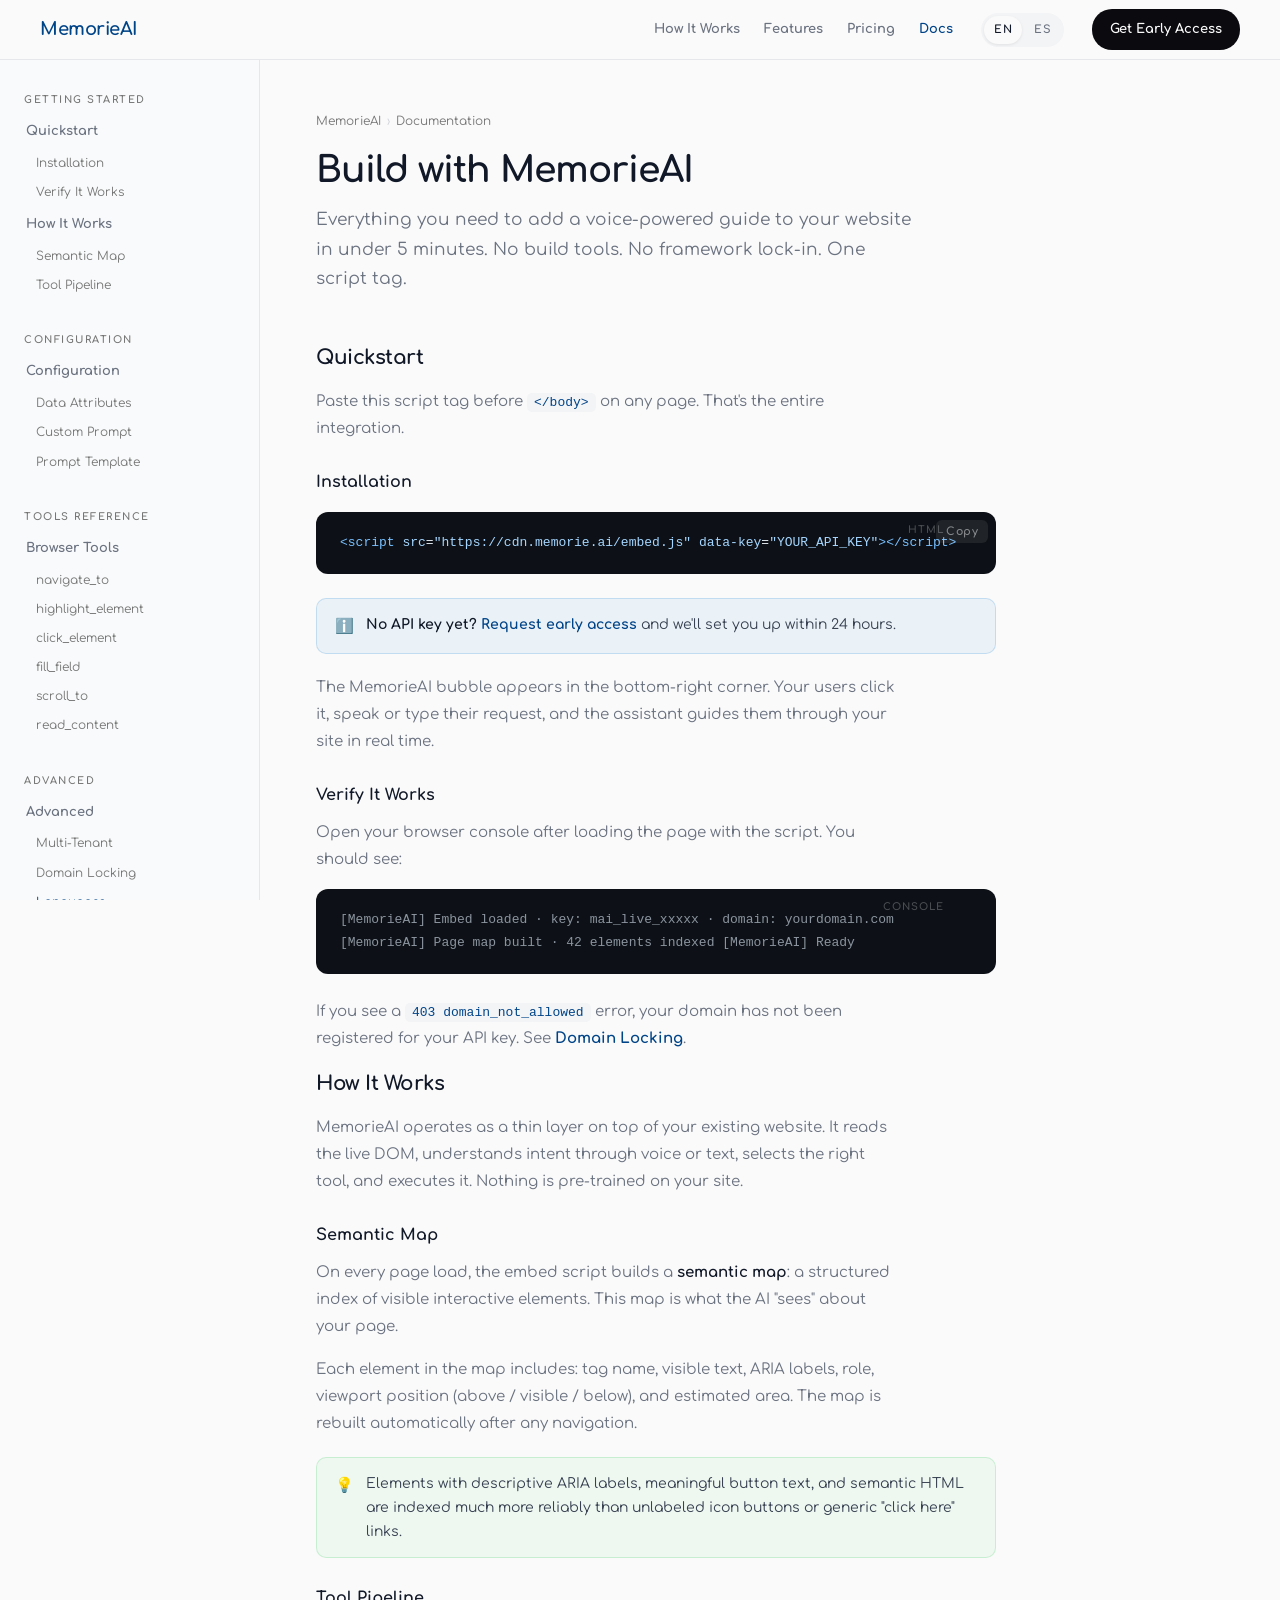
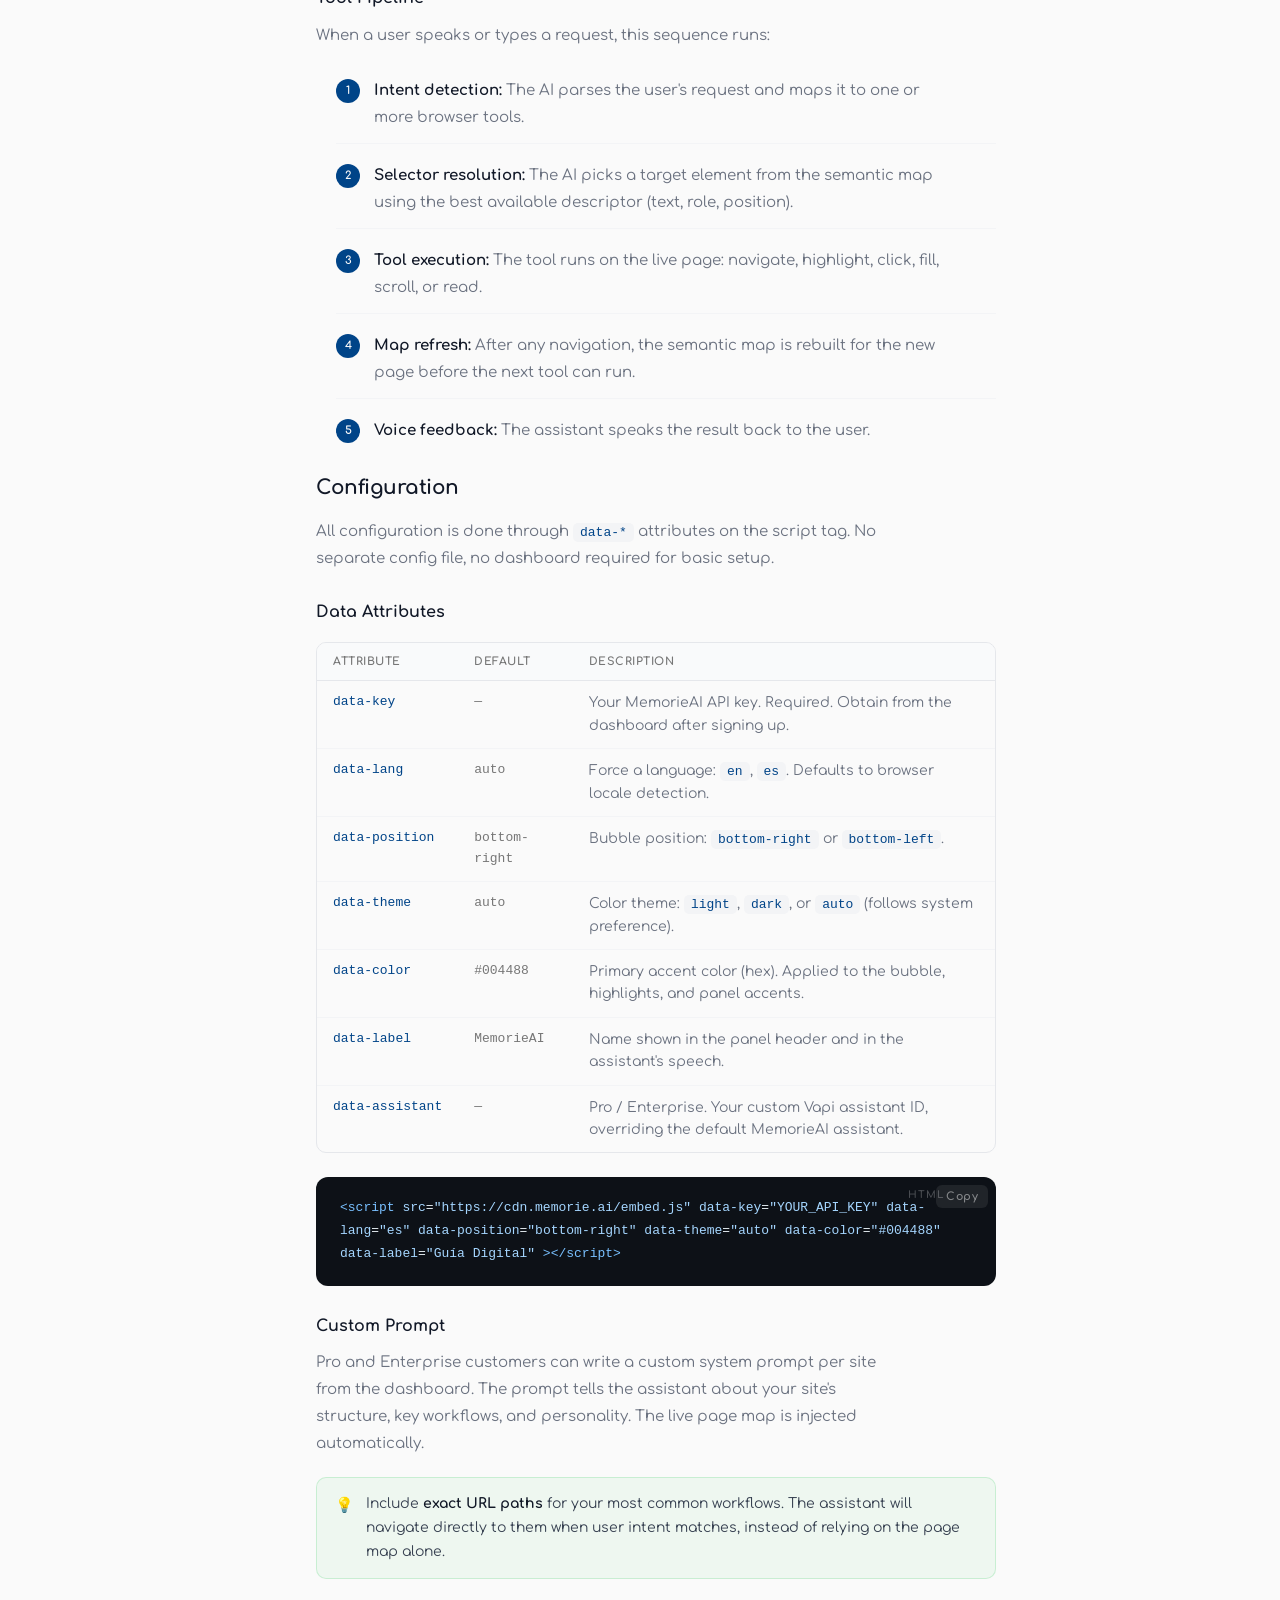
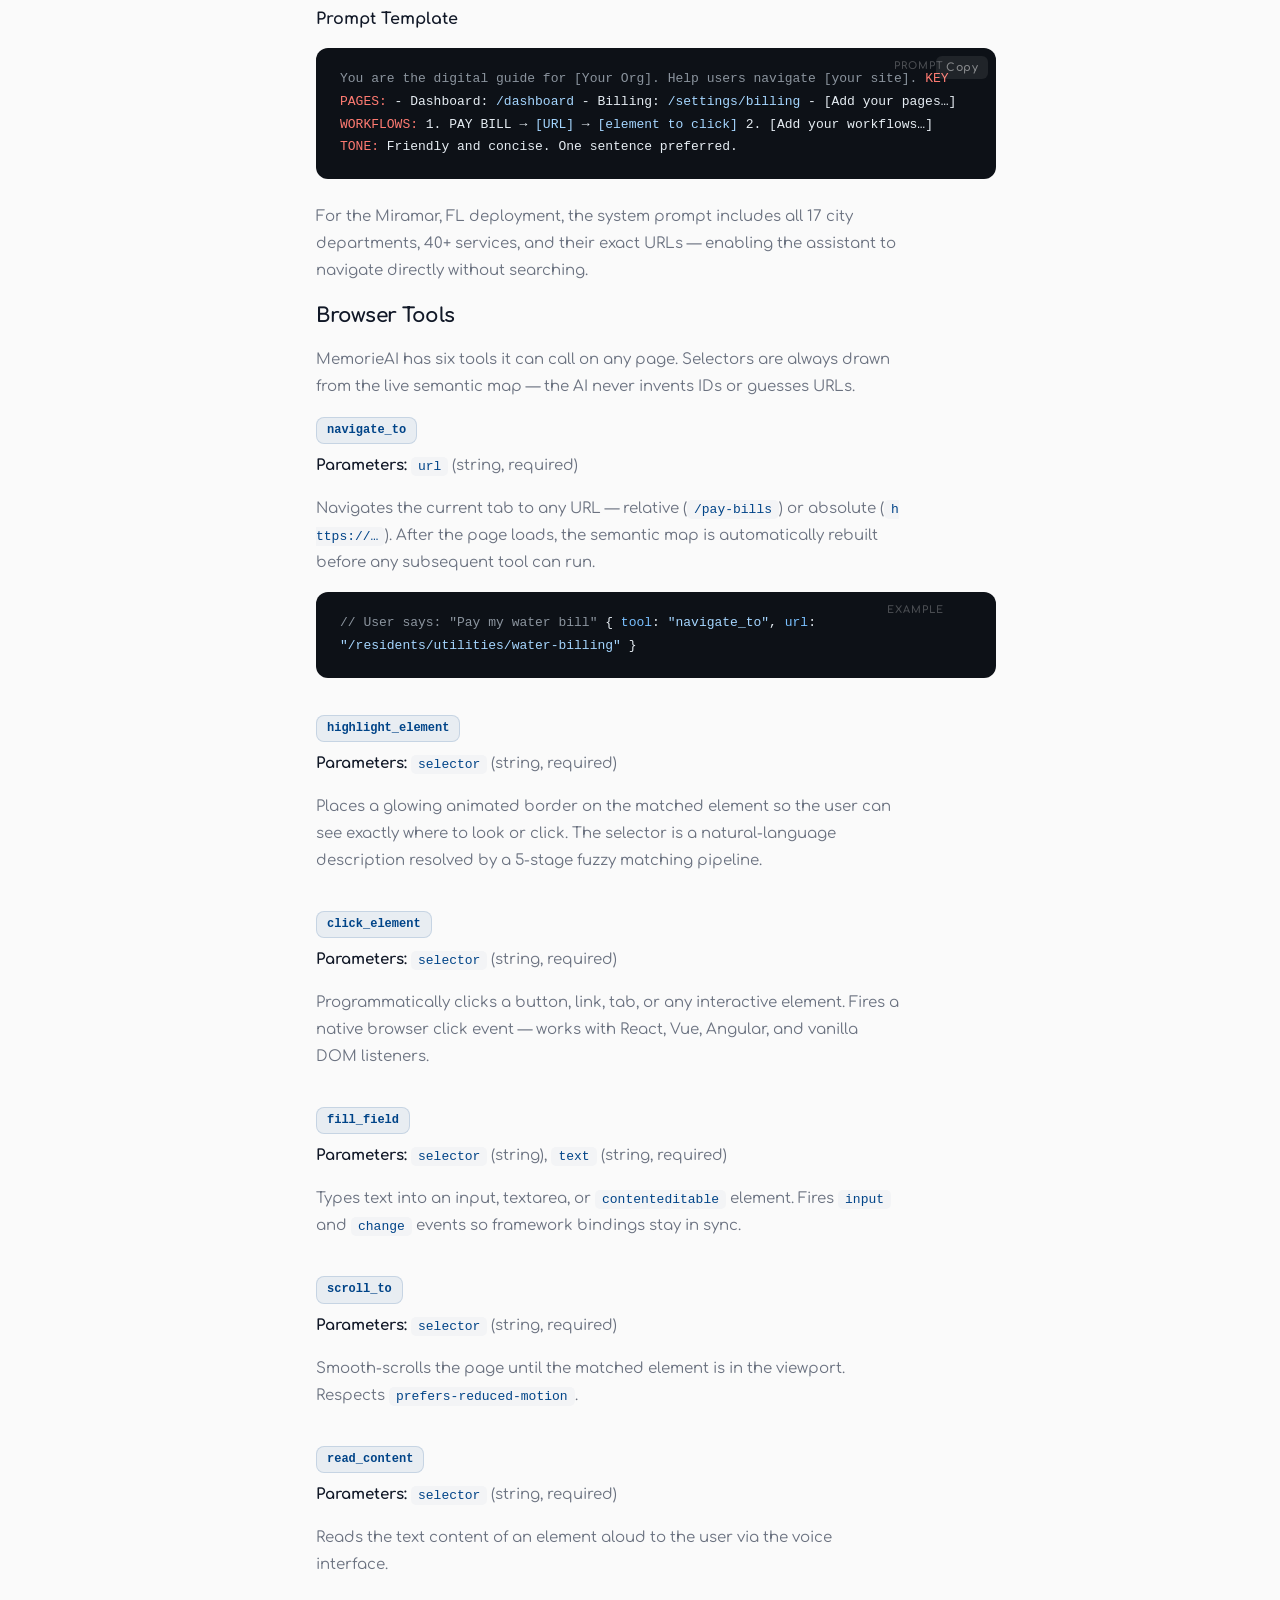
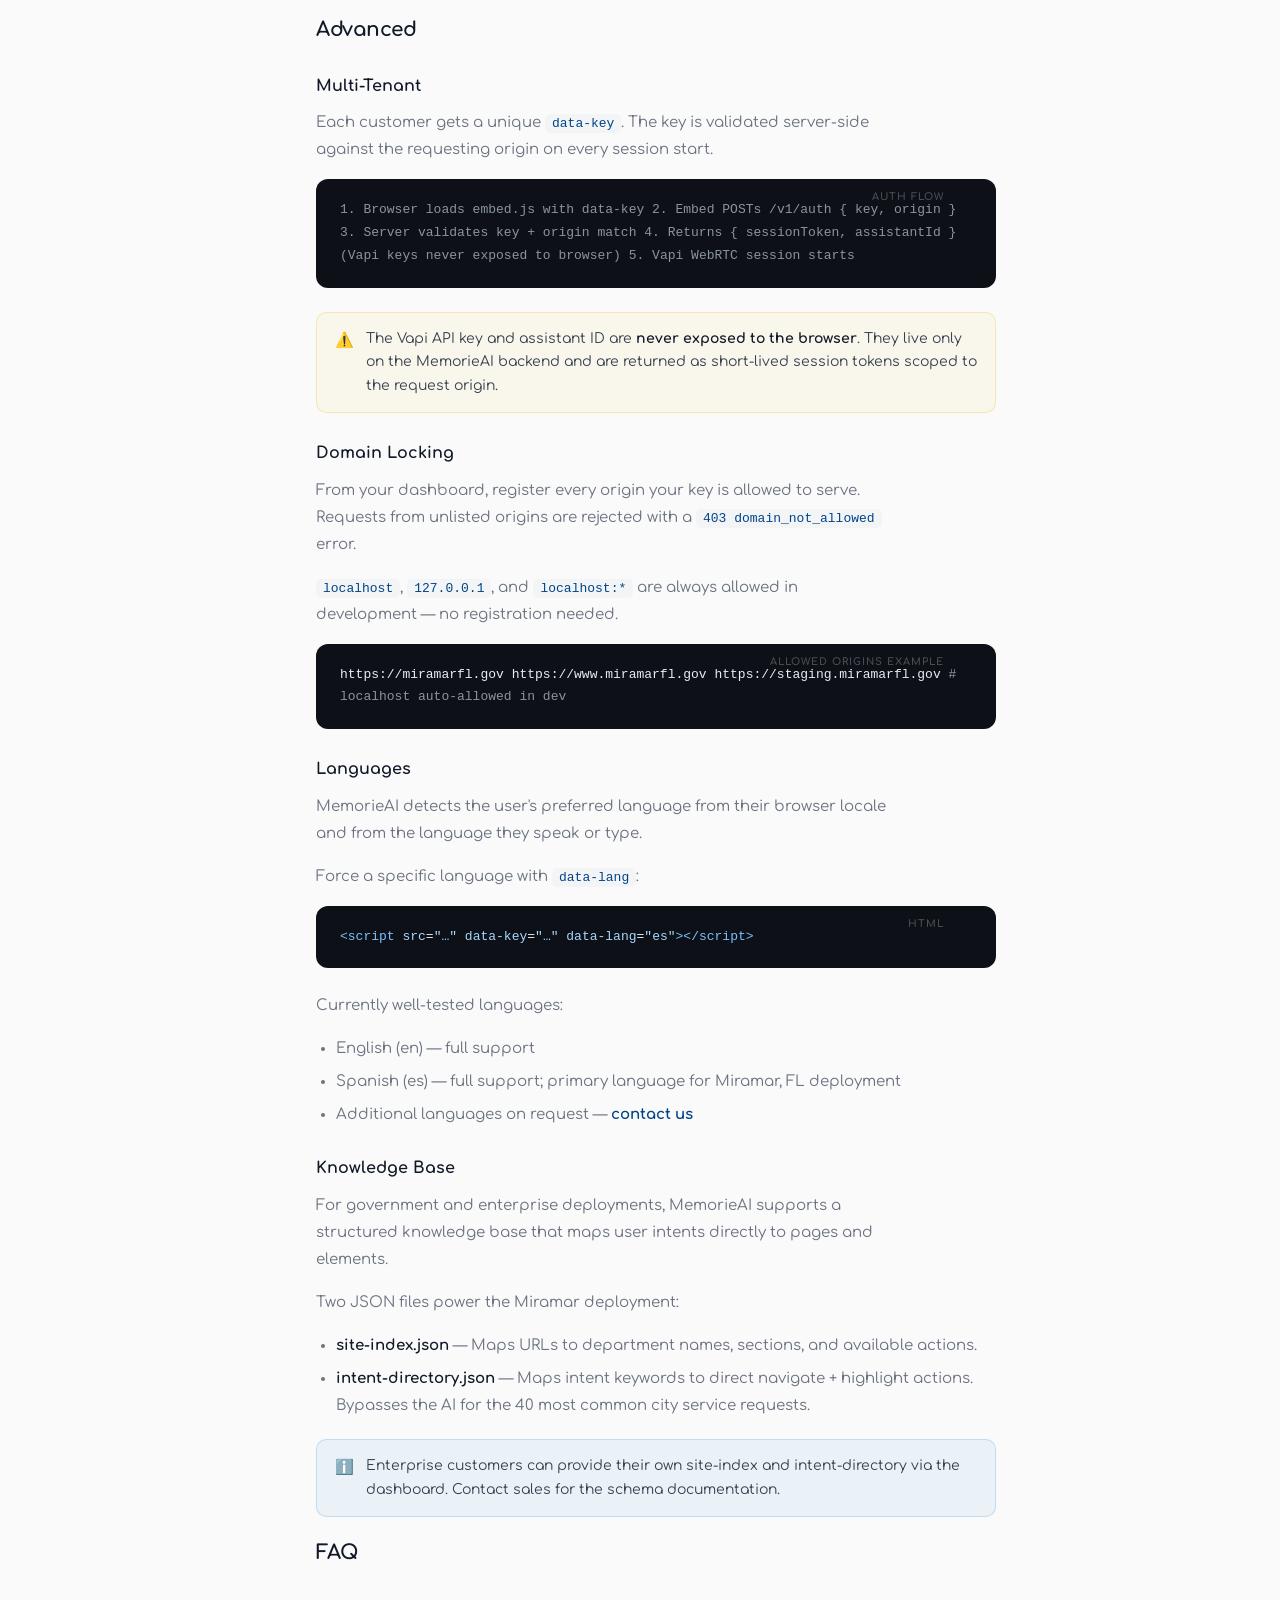
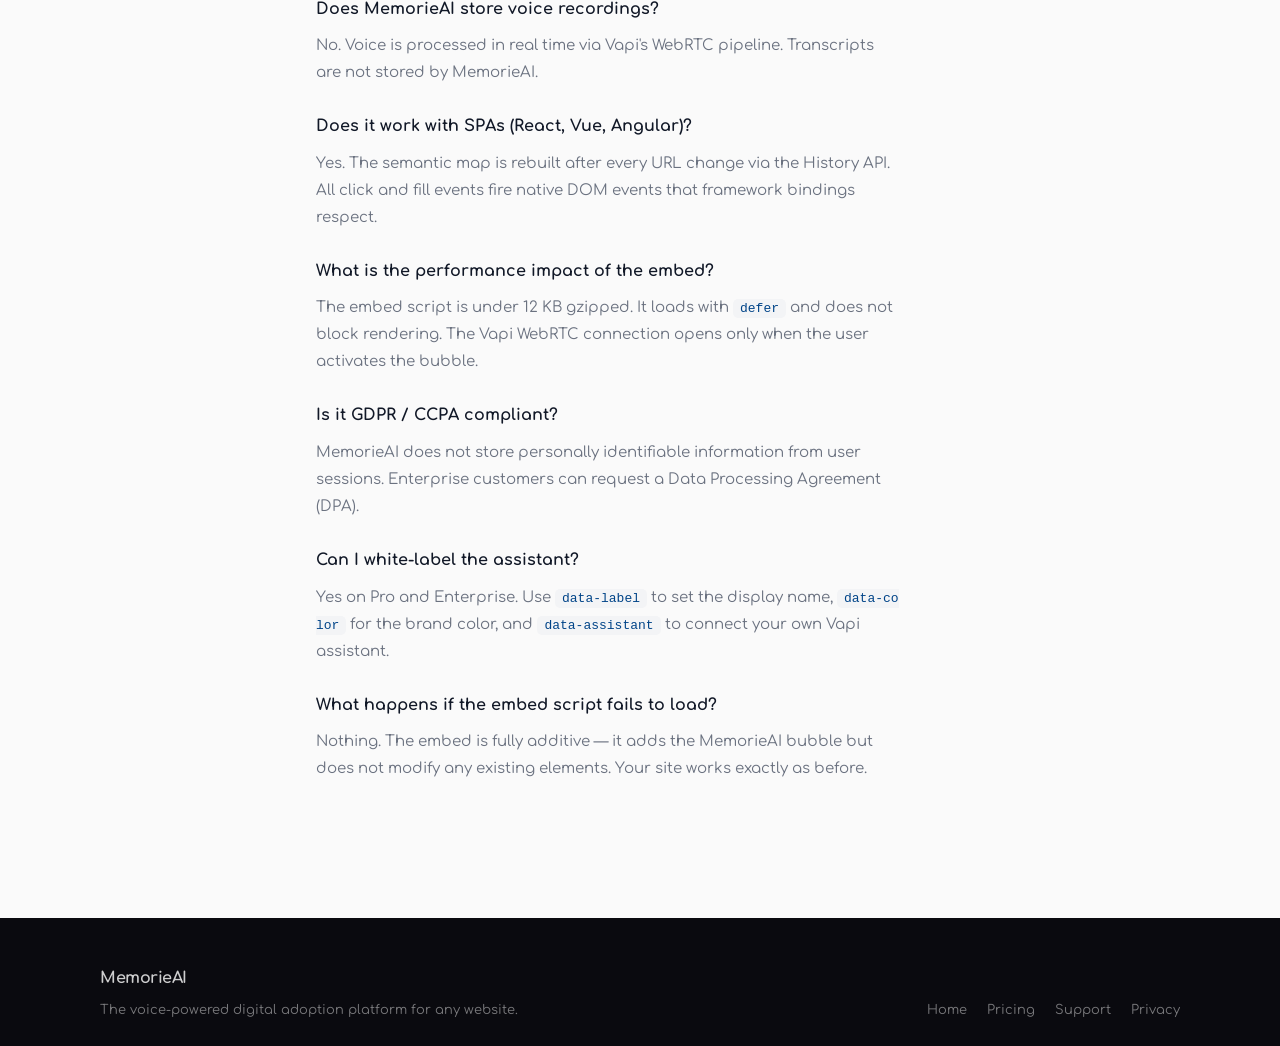
==== docs.html @ 9f7d2521 "FEAT: New landing page and docs — EN/ES i18n, WCAG AA, 20/20 audit - landing-v2.html: full bilingual" ====
<!DOCTYPE html>
<html lang="en">
<head>
  <meta charset="UTF-8">
  <meta name="viewport" content="width=device-width, initial-scale=1.0">
  <title>Docs — MemorieAI</title>
  <meta name="description" content="MemorieAI developer documentation: quickstart, configuration, browser tools reference, multi-tenant architecture, and more.">
  <link rel="preconnect" href="https://fonts.googleapis.com">
  <link rel="preconnect" href="https://fonts.gstatic.com" crossorigin>
  <link href="https://fonts.googleapis.com/css2?family=Comfortaa:wght@400;700&display=swap" rel="stylesheet">
  <style>
    *, *::before, *::after { box-sizing: border-box; margin: 0; padding: 0; }

    :root {
      --black: #0a0a0f;
      --white: #fafafa;
      --blue-dark: #004488;
      --blue: #0077cc;
      --gray-50: #f9fafb;
      --gray-100: #f3f4f6;
      --gray-200: #e5e7eb;
      --gray-300: #d1d5db;
      --gray-400: #767676;
      --gray-500: #6b7280;
      --gray-700: #374151;
      --gray-900: #111827;
      --sidebar-w: 260px;
      --nav-h: 60px;
      --ease-out-quart: cubic-bezier(0.25, 1, 0.5, 1);
    }

    html { font-size: 16px; scroll-behavior: smooth; }
    body {
      font-family: 'Comfortaa', -apple-system, BlinkMacSystemFont, sans-serif;
      background: var(--white); color: var(--gray-900);
      line-height: 1.6; overflow-x: hidden;
    }

    /* ── Nav ──────────────────────────────────────────────────────────── */
    nav {
      position: sticky; top: 0; z-index: 200;
      background: rgba(250,250,250,.92); backdrop-filter: saturate(180%) blur(20px);
      border-bottom: 1px solid var(--gray-200);
      padding: 0 40px; height: var(--nav-h);
      display: flex; align-items: center; gap: 28px;
    }
    .nav-logo {
      font-size: 18px; font-weight: 700; letter-spacing: -.5px;
      color: var(--blue-dark); white-space: nowrap; text-decoration: none;
    }
    .nav-links { display: flex; gap: 24px; margin-left: auto; }
    .nav-links a {
      font-size: 13px; font-weight: 700; color: var(--gray-500);
      text-decoration: none; transition: color .15s;
      min-height: 44px; display: inline-flex; align-items: center;
    }
    .nav-links a:hover, .nav-links a.active { color: var(--gray-900); }
    .nav-links a.active { color: var(--blue-dark); }
    .nav-cta {
      padding: 10px 18px; border-radius: 20px;
      background: var(--black); color: var(--white);
      font-size: 13px; font-weight: 700; text-decoration: none;
      transition: background .15s, transform .1s; white-space: nowrap;
    }
    .nav-cta:hover { background: #222; transform: translateY(-1px); }

    /* Lang toggle */
    .lang-toggle {
      display: flex; background: var(--gray-100); border-radius: 20px;
      padding: 3px; gap: 2px; flex-shrink: 0;
    }
    .lang-btn {
      background: none; border: none; cursor: pointer;
      padding: 4px 10px; font-size: 11px; font-weight: 700; letter-spacing: .5px;
      color: var(--gray-500); border-radius: 16px; font-family: inherit;
      min-height: 28px; min-width: 32px; transition: background .15s, color .15s;
    }
    .lang-btn.active { background: var(--white); color: var(--gray-900); box-shadow: 0 1px 3px rgba(0,0,0,.08); }
    .lang-btn:hover:not(.active) { color: var(--gray-700); }

    /* ── Layout ───────────────────────────────────────────────────────── */
    .docs-layout {
      display: grid;
      grid-template-columns: var(--sidebar-w) 1fr;
      min-height: calc(100vh - var(--nav-h));
    }

    /* ── Sidebar ──────────────────────────────────────────────────────── */
    .docs-sidebar {
      border-right: 1px solid var(--gray-200);
      position: sticky; top: var(--nav-h);
      height: calc(100vh - var(--nav-h)); overflow-y: auto;
      padding: 32px 0 48px; background: var(--gray-50);
    }
    .docs-sidebar::-webkit-scrollbar { width: 4px; }
    .docs-sidebar::-webkit-scrollbar-thumb { background: var(--gray-200); border-radius: 4px; }
    .sidebar-group { margin-bottom: 32px; }
    .sidebar-group-title {
      font-size: 10px; font-weight: 700; letter-spacing: 1.5px; text-transform: uppercase;
      color: var(--gray-400); padding: 0 24px; margin-bottom: 6px;
    }
    .sidebar-link {
      display: block; font-size: 13px; font-weight: 700; color: var(--gray-500);
      text-decoration: none; padding: 7px 24px; transition: color .12s, background .12s;
      border-left: 2px solid transparent; overflow: hidden; text-overflow: ellipsis; white-space: nowrap;
    }
    .sidebar-link:hover { color: var(--gray-900); background: var(--gray-100); }
    .sidebar-link.active { color: var(--blue-dark); border-left-color: var(--blue-dark); background: rgba(0,68,136,.05); }
    .sidebar-sub {
      display: block; font-size: 12px; font-weight: 400; color: var(--gray-400);
      text-decoration: none; padding: 5px 24px 5px 36px; transition: color .12s;
      white-space: nowrap; overflow: hidden; text-overflow: ellipsis;
    }
    .sidebar-sub:hover { color: var(--gray-700); }
    .sidebar-sub.active { color: var(--blue-dark); }

    /* ── Content ──────────────────────────────────────────────────────── */
    .docs-content {
      padding: 52px 64px 120px 56px;
      max-width: 800px;
    }
    .docs-content h1 {
      font-size: clamp(1.75rem, 3vw, 2.25rem); font-weight: 700;
      letter-spacing: -0.0625rem; line-height: 1.1; color: var(--gray-900);
      margin-bottom: 14px;
    }
    .docs-content .page-lead {
      font-size: 1.0625rem; color: var(--gray-500); line-height: 1.75;
      max-width: 60ch; margin-bottom: 48px;
    }
    .docs-content h2 {
      font-size: 1.25rem; font-weight: 700; letter-spacing: -0.03rem;
      color: var(--gray-900); margin: 56px 0 14px;
      padding-top: 56px; border-top: 1px solid var(--gray-200);
      scroll-margin-top: calc(var(--nav-h) + 24px);
    }
    .docs-content h2:first-of-type { margin-top: 0; border-top: none; padding-top: 0; }
    .docs-content h3 {
      font-size: 1rem; font-weight: 700; color: var(--gray-900);
      margin: 28px 0 10px; scroll-margin-top: calc(var(--nav-h) + 24px);
    }
    .docs-content p {
      font-size: 0.9375rem; color: var(--gray-500); line-height: 1.8;
      margin-bottom: 16px; max-width: 65ch; overflow-wrap: break-word;
    }
    .docs-content ul, .docs-content ol {
      padding-left: 20px; margin-bottom: 16px;
    }
    .docs-content li {
      font-size: 0.9375rem; color: var(--gray-500); line-height: 1.8;
      margin-bottom: 6px; overflow-wrap: break-word;
    }
    .docs-content a { color: var(--blue-dark); text-decoration: none; font-weight: 700; }
    .docs-content a:hover { text-decoration: underline; }
    .docs-content strong { color: var(--gray-900); }

    /* Inline code */
    code {
      background: var(--gray-100); padding: 2px 7px; border-radius: 5px;
      font-size: 0.8125rem; font-family: 'SF Mono', 'Fira Code', 'Consolas', monospace;
      color: var(--blue-dark); word-break: break-all;
    }

    /* Code blocks */
    .code-wrap { position: relative; margin: 16px 0 24px; }
    .code-block {
      background: #0d1117; border-radius: 12px; padding: 20px 24px;
      font-family: 'SF Mono', 'Fira Code', 'Consolas', monospace;
      font-size: 13px; line-height: 1.75; color: #e6edf3;
      overflow-x: auto; -webkit-overflow-scrolling: touch;
    }
    .code-block .comment { color: #8b949e; }
    .code-block .str     { color: #a5d6ff; }
    .code-block .kw      { color: #ff7b72; }
    .code-block .attr    { color: #79c0ff; }
    .code-block .num     { color: #f2cc60; }
    .code-lang {
      position: absolute; top: 10px; right: 52px;
      font-size: 10px; font-weight: 700; letter-spacing: 1px; text-transform: uppercase;
      color: rgba(255,255,255,.25); font-family: 'Comfortaa', sans-serif;
      pointer-events: none;
    }
    .copy-btn {
      position: absolute; top: 8px; right: 8px;
      background: rgba(255,255,255,.08); border: none; border-radius: 6px;
      padding: 5px 10px; font-size: 11px; font-weight: 700; letter-spacing: .5px;
      color: rgba(255,255,255,.45); cursor: pointer; font-family: inherit;
      transition: background .15s, color .15s; white-space: nowrap;
    }
    .copy-btn:hover { background: rgba(255,255,255,.16); color: rgba(255,255,255,.8); }
    .copy-btn.copied { color: #3fb950; background: rgba(63,185,80,.12); }

    /* Callouts */
    .callout {
      border-radius: 10px; padding: 14px 18px; margin: 20px 0;
      display: flex; gap: 12px; align-items: flex-start;
    }
    .callout.info { background: rgba(0,119,204,.06); border: 1px solid rgba(0,119,204,.18); }
    .callout.warn { background: rgba(234,179,8,.06);  border: 1px solid rgba(234,179,8,.25); }
    .callout.tip  { background: rgba(52,199,89,.06);  border: 1px solid rgba(52,199,89,.2); }
    .callout-icon { font-size: 15px; flex-shrink: 0; margin-top: 2px; }
    .callout p { margin: 0; font-size: 0.875rem; line-height: 1.7; color: var(--gray-700); max-width: none; }

    /* Tables */
    .table-wrap { overflow-x: auto; -webkit-overflow-scrolling: touch; margin: 16px 0 24px; border-radius: 10px; border: 1px solid var(--gray-200); }
    table { width: 100%; border-collapse: collapse; font-size: 0.875rem; }
    th {
      text-align: left; font-size: 11px; font-weight: 700; letter-spacing: .5px;
      text-transform: uppercase; color: var(--gray-400);
      padding: 10px 16px; border-bottom: 1px solid var(--gray-200);
      background: var(--gray-50); white-space: nowrap;
    }
    td { padding: 11px 16px; border-bottom: 1px solid var(--gray-100); vertical-align: top; }
    tr:last-child td { border-bottom: none; }
    td:first-child { font-family: 'SF Mono', monospace; color: var(--blue-dark); font-size: 0.8125rem; white-space: nowrap; }
    td.td-default { color: var(--gray-400); font-family: 'SF Mono', monospace; font-size: 0.8125rem; }
    td.td-desc { color: var(--gray-500); line-height: 1.6; overflow-wrap: break-word; word-break: break-word; hyphens: auto; }

    /* Tool badge */
    .tool-badge {
      display: inline-flex; align-items: center; gap: 6px;
      background: rgba(0,68,136,.07); border: 1px solid rgba(0,68,136,.15);
      border-radius: 8px; padding: 3px 10px; font-size: 12px; font-weight: 700;
      color: var(--blue-dark); font-family: 'SF Mono', monospace;
      margin-bottom: 8px;
    }
    .tool-section { margin-bottom: 36px; }

    /* Step flow */
    .flow-steps { counter-reset: flow; list-style: none; padding: 0; margin: 16px 0 24px; }
    .flow-steps li {
      counter-increment: flow;
      display: flex; gap: 14px; align-items: flex-start;
      padding: 12px 0; border-bottom: 1px solid var(--gray-100);
    }
    .flow-steps li:last-child { border-bottom: none; }
    .flow-steps li::before {
      content: counter(flow);
      display: flex; align-items: center; justify-content: center;
      width: 24px; height: 24px; border-radius: 50%;
      background: var(--blue-dark); color: var(--white);
      font-size: 11px; font-weight: 700; flex-shrink: 0; margin-top: 2px;
    }
    .flow-steps li p { margin: 0; }

    /* Breadcrumb */
    .breadcrumb {
      display: flex; align-items: center; gap: 6px;
      font-size: 12px; color: var(--gray-400); margin-bottom: 20px;
    }
    .breadcrumb a { color: var(--gray-400); text-decoration: none; font-weight: 400; }
    .breadcrumb a:hover { color: var(--blue-dark); }
    .breadcrumb-sep { color: var(--gray-300); }

    /* "On this page" mobile bar */
    .mobile-toc {
      display: none;
      background: var(--gray-50); border-bottom: 1px solid var(--gray-200);
      padding: 12px 20px;
    }
    .mobile-toc-label { font-size: 11px; font-weight: 700; letter-spacing: 1px; text-transform: uppercase; color: var(--gray-400); margin-bottom: 8px; }
    .mobile-toc-links { display: flex; gap: 8px; flex-wrap: wrap; }
    .mobile-toc-links a {
      font-size: 12px; font-weight: 700; color: var(--gray-500);
      text-decoration: none; padding: 4px 10px;
      background: var(--white); border: 1px solid var(--gray-200);
      border-radius: 20px; transition: color .12s, border-color .12s;
    }
    .mobile-toc-links a:hover { color: var(--blue-dark); border-color: var(--blue-dark); }

    /* Footer */
    .docs-footer {
      background: #0a0a0f; color: rgba(255,255,255,.45);
      padding: 48px 40px 32px;
    }
    .docs-footer-inner {
      max-width: 1080px; margin: 0 auto;
      display: flex; justify-content: space-between; align-items: flex-end;
      flex-wrap: wrap; gap: 24px;
    }
    .docs-footer .nav-logo { font-size: 16px; display: block; margin-bottom: 8px; color: rgba(255,255,255,.8); }
    .docs-footer p { font-size: 13px; }
    .docs-footer-links { display: flex; gap: 20px; font-size: 13px; flex-wrap: wrap; }
    .docs-footer-links a { color: rgba(255,255,255,.45); text-decoration: none; transition: color .15s; }
    .docs-footer-links a:hover { color: rgba(255,255,255,.8); }

    /* Responsive */
    @media (max-width: 900px) {
      nav { padding: 0 20px; gap: 14px; }
      .nav-links { display: none; }
      .nav-cta { display: none; }
      .docs-layout { grid-template-columns: 1fr; }
      .docs-sidebar { display: none; }
      .mobile-toc { display: block; }
      .docs-content { padding: 32px 24px 80px; max-width: none; }
      .docs-footer { padding: 40px 24px 28px; }
      .docs-footer-inner { flex-direction: column; align-items: flex-start; }
    }
    @media (max-width: 600px) {
      nav { padding: 0 16px; gap: 10px; }
      .docs-content { padding: 24px 16px 64px; }
    }
    @media (max-height: 480px) and (orientation: landscape) {
      nav { height: 52px; }
      .docs-layout { min-height: calc(100vh - 52px); }
    }
    @media (prefers-reduced-motion: reduce) {
      *, *::before, *::after {
        animation-duration: 0.01ms !important;
        transition-duration: 0.01ms !important;
      }
    }

    /* Focus */
    :focus-visible { outline: none; box-shadow: 0 0 0 3px rgba(0,119,204,.35); border-radius: 4px; }

    /* Section anchor offset */
    .docs-content section { scroll-margin-top: calc(var(--nav-h) + 16px); }
  </style>
</head>
<body>

  <a href="#docs-main" class="skip-link" style="position:absolute;top:-100%;left:16px;z-index:9999;background:#0a0a0f;color:#fff;padding:8px 20px;border-radius:8px;font-size:.875rem;font-weight:700;text-decoration:none;transition:top .15s;white-space:nowrap;" onfocus="this.style.top='8px'" onblur="this.style.top=''">Skip to content</a>

  <!-- Nav -->
  <nav>
    <a class="nav-logo" href="landing-v2.html">MemorieAI</a>
    <div class="nav-links">
      <a href="landing-v2.html#how-it-works" data-i18n="nav.how">How It Works</a>
      <a href="landing-v2.html#features" data-i18n="nav.features">Features</a>
      <a href="landing-v2.html#pricing" data-i18n="nav.pricing">Pricing</a>
      <a href="docs.html" class="active" data-i18n="nav.docs">Docs</a>
    </div>
    <div class="lang-toggle" role="group" aria-label="Language / Idioma">
      <button class="lang-btn active" data-lang="en" aria-pressed="true">EN</button>
      <button class="lang-btn" data-lang="es" aria-pressed="false">ES</button>
    </div>
    <a class="nav-cta" href="mailto:josuedpinedad@gmail.com" data-i18n="nav.cta">Get Early Access</a>
  </nav>
  <div aria-live="polite" aria-atomic="true" id="lang-announcer" style="position:absolute;left:-9999px;width:1px;height:1px;overflow:hidden;"></div>

  <!-- Mobile TOC -->
  <div class="mobile-toc">
    <div class="mobile-toc-label" data-i18n="docs.toc">On this page</div>
    <div class="mobile-toc-links">
      <a href="#quickstart" data-i18n="docs.s.quickstart">Quickstart</a>
      <a href="#how-it-works" data-i18n="docs.s.how">How It Works</a>
      <a href="#configuration" data-i18n="docs.s.config">Configuration</a>
      <a href="#tools" data-i18n="docs.s.tools">Tools</a>
      <a href="#advanced" data-i18n="docs.s.advanced">Advanced</a>
      <a href="#faq" data-i18n="docs.s.faq">FAQ</a>
    </div>
  </div>

  <div class="docs-layout">

    <!-- Sidebar -->
    <aside class="docs-sidebar" aria-label="Documentation navigation">
      <div class="sidebar-group">
        <div class="sidebar-group-title" data-i18n="docs.group.start">Getting Started</div>
        <a class="sidebar-link active" href="#quickstart" data-i18n="docs.s.quickstart">Quickstart</a>
        <a class="sidebar-sub" href="#install" data-i18n="docs.s.install">Installation</a>
        <a class="sidebar-sub" href="#verify" data-i18n="docs.s.verify">Verify It Works</a>
        <a class="sidebar-link" href="#how-it-works" data-i18n="docs.s.how">How It Works</a>
        <a class="sidebar-sub" href="#semantic-map" data-i18n="docs.s.semantic">Semantic Map</a>
        <a class="sidebar-sub" href="#tool-pipeline" data-i18n="docs.s.pipeline">Tool Pipeline</a>
      </div>
      <div class="sidebar-group">
        <div class="sidebar-group-title" data-i18n="docs.group.config">Configuration</div>
        <a class="sidebar-link" href="#configuration" data-i18n="docs.s.config">Configuration</a>
        <a class="sidebar-sub" href="#data-attributes" data-i18n="docs.s.attrs">Data Attributes</a>
        <a class="sidebar-sub" href="#custom-prompt" data-i18n="docs.s.prompt">Custom Prompt</a>
        <a class="sidebar-sub" href="#prompt-example" data-i18n="docs.s.promptex">Prompt Template</a>
      </div>
      <div class="sidebar-group">
        <div class="sidebar-group-title" data-i18n="docs.group.tools">Tools Reference</div>
        <a class="sidebar-link" href="#tools" data-i18n="docs.s.tools">Browser Tools</a>
        <a class="sidebar-sub" href="#navigate">navigate_to</a>
        <a class="sidebar-sub" href="#highlight">highlight_element</a>
        <a class="sidebar-sub" href="#click">click_element</a>
        <a class="sidebar-sub" href="#fill">fill_field</a>
        <a class="sidebar-sub" href="#scroll">scroll_to</a>
        <a class="sidebar-sub" href="#read">read_content</a>
      </div>
      <div class="sidebar-group">
        <div class="sidebar-group-title" data-i18n="docs.group.advanced">Advanced</div>
        <a class="sidebar-link" href="#advanced" data-i18n="docs.s.advanced">Advanced</a>
        <a class="sidebar-sub" href="#multi-tenant" data-i18n="docs.s.multitenant">Multi-Tenant</a>
        <a class="sidebar-sub" href="#domain-lock" data-i18n="docs.s.domain">Domain Locking</a>
        <a class="sidebar-sub" href="#languages" data-i18n="docs.s.langs">Languages</a>
        <a class="sidebar-sub" href="#knowledge-base" data-i18n="docs.s.kb">Knowledge Base</a>
      </div>
      <div class="sidebar-group">
        <div class="sidebar-group-title" data-i18n="docs.group.ref">Reference</div>
        <a class="sidebar-link" href="#faq" data-i18n="docs.s.faq">FAQ</a>
        <a class="sidebar-link" href="mailto:josuedpinedad@gmail.com" data-i18n="docs.s.support">Support</a>
      </div>
    </aside>

    <!-- Content -->
    <main class="docs-content" id="docs-main">

      <div class="breadcrumb">
        <a href="landing-v2.html">MemorieAI</a>
        <span class="breadcrumb-sep">›</span>
        <span data-i18n="docs.title">Documentation</span>
      </div>

      <h1 data-i18n="docs.h1">Build with MemorieAI</h1>
      <p class="page-lead" data-i18n="docs.lead">Everything you need to add a voice-powered guide to your website in under 5 minutes. No build tools. No framework lock-in. One script tag.</p>

      <!-- ── Quickstart ─────────────────────────────────────── -->
      <section>
        <h2 id="quickstart" data-i18n="docs.s.quickstart">Quickstart</h2>
        <p data-i18n="docs.qs.p1">Paste this script tag before <code>&lt;/body&gt;</code> on any page. That's the entire integration.</p>

        <h3 id="install" data-i18n="docs.s.install">Installation</h3>
        <div class="code-wrap">
          <span class="code-lang">HTML</span>
          <button class="copy-btn" data-copy='&lt;script src="https://cdn.memorie.ai/embed.js" data-key="YOUR_API_KEY"&gt;&lt;/script&gt;'>Copy</button>
          <div class="code-block"><span class="attr">&lt;script</span>
  <span class="str">src</span>=<span class="str">"https://cdn.memorie.ai/embed.js"</span>
  <span class="str">data-key</span>=<span class="str">"YOUR_API_KEY"</span><span class="attr">&gt;&lt;/script&gt;</span></div>
        </div>

        <div class="callout info">
          <span class="callout-icon">ℹ️</span>
          <p data-i18n="docs.qs.callout"><strong>No API key yet?</strong> <a href="mailto:josuedpinedad@gmail.com">Request early access</a> and we'll set you up within 24 hours.</p>
        </div>

        <p data-i18n="docs.qs.p2">The MemorieAI bubble appears in the bottom-right corner. Your users click it, speak or type their request, and the assistant guides them through your site in real time.</p>

        <h3 id="verify" data-i18n="docs.s.verify">Verify It Works</h3>
        <p data-i18n="docs.qs.verify.p">Open your browser console after loading the page with the script. You should see:</p>
        <div class="code-wrap">
          <span class="code-lang">CONSOLE</span>
          <div class="code-block"><span class="comment">[MemorieAI] Embed loaded · key: mai_live_xxxxx · domain: yourdomain.com</span>
<span class="comment">[MemorieAI] Page map built · 42 elements indexed</span>
<span class="comment">[MemorieAI] Ready</span></div>
        </div>
        <p data-i18n="docs.qs.verify.p2">If you see a <code>403 domain_not_allowed</code> error, your domain has not been registered for your API key. See <a href="#domain-lock">Domain Locking</a>.</p>
      </section>

      <!-- ── How It Works ──────────────────────────────────── -->
      <section>
        <h2 id="how-it-works" data-i18n="docs.s.how">How It Works</h2>
        <p data-i18n="docs.how.p1">MemorieAI operates as a thin layer on top of your existing website. It reads the live DOM, understands intent through voice or text, selects the right tool, and executes it. Nothing is pre-trained on your site.</p>

        <h3 id="semantic-map" data-i18n="docs.s.semantic">Semantic Map</h3>
        <p data-i18n="docs.how.sem.p1">On every page load, the embed script builds a <strong>semantic map</strong>: a structured index of visible interactive elements. This map is what the AI "sees" about your page.</p>
        <p data-i18n="docs.how.sem.p2">Each element in the map includes: tag name, visible text, ARIA labels, role, viewport position (above / visible / below), and estimated area. The map is rebuilt automatically after any navigation.</p>
        <div class="callout tip">
          <span class="callout-icon">💡</span>
          <p data-i18n="docs.how.sem.tip">Elements with descriptive ARIA labels, meaningful button text, and semantic HTML are indexed much more reliably than unlabeled icon buttons or generic "click here" links.</p>
        </div>

        <h3 id="tool-pipeline" data-i18n="docs.s.pipeline">Tool Pipeline</h3>
        <p data-i18n="docs.how.pipe.p">When a user speaks or types a request, this sequence runs:</p>
        <ol class="flow-steps">
          <li><p data-i18n="docs.how.pipe.1"><strong>Intent detection:</strong> The AI parses the user's request and maps it to one or more browser tools.</p></li>
          <li><p data-i18n="docs.how.pipe.2"><strong>Selector resolution:</strong> The AI picks a target element from the semantic map using the best available descriptor (text, role, position).</p></li>
          <li><p data-i18n="docs.how.pipe.3"><strong>Tool execution:</strong> The tool runs on the live page: navigate, highlight, click, fill, scroll, or read.</p></li>
          <li><p data-i18n="docs.how.pipe.4"><strong>Map refresh:</strong> After any navigation, the semantic map is rebuilt for the new page before the next tool can run.</p></li>
          <li><p data-i18n="docs.how.pipe.5"><strong>Voice feedback:</strong> The assistant speaks the result back to the user.</p></li>
        </ol>
      </section>

      <!-- ── Configuration ─────────────────────────────────── -->
      <section>
        <h2 id="configuration" data-i18n="docs.s.config">Configuration</h2>
        <p data-i18n="docs.cfg.p1">All configuration is done through <code>data-*</code> attributes on the script tag. No separate config file, no dashboard required for basic setup.</p>

        <h3 id="data-attributes" data-i18n="docs.s.attrs">Data Attributes</h3>
        <div class="table-wrap">
          <table>
            <thead>
              <tr>
                <th data-i18n="docs.table.attr">Attribute</th>
                <th data-i18n="docs.table.default">Default</th>
                <th data-i18n="docs.table.desc">Description</th>
              </tr>
            </thead>
            <tbody>
              <tr>
                <td>data-key</td>
                <td class="td-default">—</td>
                <td class="td-desc" data-i18n="docs.attr.key">Your MemorieAI API key. Required. Obtain from the dashboard after signing up.</td>
              </tr>
              <tr>
                <td>data-lang</td>
                <td class="td-default">auto</td>
                <td class="td-desc" data-i18n="docs.attr.lang">Force a language: <code>en</code>, <code>es</code>. Defaults to browser locale detection.</td>
              </tr>
              <tr>
                <td>data-position</td>
                <td class="td-default">bottom-right</td>
                <td class="td-desc" data-i18n="docs.attr.pos">Bubble position: <code>bottom-right</code> or <code>bottom-left</code>.</td>
              </tr>
              <tr>
                <td>data-theme</td>
                <td class="td-default">auto</td>
                <td class="td-desc" data-i18n="docs.attr.theme">Color theme: <code>light</code>, <code>dark</code>, or <code>auto</code> (follows system preference).</td>
              </tr>
              <tr>
                <td>data-color</td>
                <td class="td-default">#004488</td>
                <td class="td-desc" data-i18n="docs.attr.color">Primary accent color (hex). Applied to the bubble, highlights, and panel accents.</td>
              </tr>
              <tr>
                <td>data-label</td>
                <td class="td-default">MemorieAI</td>
                <td class="td-desc" data-i18n="docs.attr.label">Name shown in the panel header and in the assistant's speech.</td>
              </tr>
              <tr>
                <td>data-assistant</td>
                <td class="td-default">—</td>
                <td class="td-desc" data-i18n="docs.attr.assistant">Pro / Enterprise. Your custom Vapi assistant ID, overriding the default MemorieAI assistant.</td>
              </tr>
            </tbody>
          </table>
        </div>

        <div class="code-wrap">
          <span class="code-lang">HTML</span>
          <button class="copy-btn" data-copy="<script&#10;  src=&quot;https://cdn.memorie.ai/embed.js&quot;&#10;  data-key=&quot;YOUR_API_KEY&quot;&#10;  data-lang=&quot;es&quot;&#10;  data-position=&quot;bottom-right&quot;&#10;  data-theme=&quot;auto&quot;&#10;  data-color=&quot;#004488&quot;&#10;  data-label=&quot;Guía Digital&quot;&#10;>&lt;/script&gt;">Copy</button>
          <div class="code-block"><span class="attr">&lt;script</span>
  <span class="str">src</span>=<span class="str">"https://cdn.memorie.ai/embed.js"</span>
  <span class="str">data-key</span>=<span class="str">"YOUR_API_KEY"</span>
  <span class="str">data-lang</span>=<span class="str">"es"</span>
  <span class="str">data-position</span>=<span class="str">"bottom-right"</span>
  <span class="str">data-theme</span>=<span class="str">"auto"</span>
  <span class="str">data-color</span>=<span class="str">"#004488"</span>
  <span class="str">data-label</span>=<span class="str">"Guía Digital"</span>
<span class="attr">&gt;&lt;/script&gt;</span></div>
        </div>

        <h3 id="custom-prompt" data-i18n="docs.s.prompt">Custom Prompt</h3>
        <p data-i18n="docs.cfg.prompt.p1">Pro and Enterprise customers can write a custom system prompt per site from the dashboard. The prompt tells the assistant about your site's structure, key workflows, and personality. The live page map is injected automatically — you don't need to describe every page.</p>
        <div class="callout tip">
          <span class="callout-icon">💡</span>
          <p data-i18n="docs.cfg.prompt.tip">Include <strong>exact URL paths</strong> for your most common workflows. The assistant will navigate directly to them when user intent matches, instead of relying on the page map alone.</p>
        </div>

        <h3 id="prompt-example" data-i18n="docs.s.promptex">Prompt Template</h3>
        <div class="code-wrap">
          <span class="code-lang">PROMPT</span>
          <button class="copy-btn" data-copy="You are the digital guide for [Your Org]. Help users navigate [your site].&#10;&#10;KEY PAGES:&#10;- Dashboard: /dashboard&#10;- Billing: /settings/billing&#10;- [Add your pages...]&#10;&#10;WORKFLOWS:&#10;1. PAY BILL → [URL] → [element to click]&#10;2. [Add your workflows...]&#10;&#10;TONE: Friendly and concise. Prefer one sentence responses.">Copy</button>
          <div class="code-block"><span class="comment">You are the digital guide for [Your Org].</span>
<span class="comment">Help users navigate [your site].</span>

<span class="kw">KEY PAGES:</span>
- Dashboard: <span class="str">/dashboard</span>
- Billing: <span class="str">/settings/billing</span>
- [Add your pages…]

<span class="kw">WORKFLOWS:</span>
1. PAY BILL → <span class="str">[URL]</span> → <span class="str">[element to click]</span>
2. [Add your workflows…]

<span class="kw">TONE:</span> Friendly and concise. One sentence preferred.</div>
        </div>

        <p data-i18n="docs.cfg.prompt.p2">For the Miramar, FL deployment, the system prompt includes all 17 city departments, 40+ services, and their exact URLs — enabling the assistant to navigate directly without searching.</p>
      </section>

      <!-- ── Tools Reference ───────────────────────────────── -->
      <section>
        <h2 id="tools" data-i18n="docs.s.tools">Browser Tools</h2>
        <p data-i18n="docs.tools.p1">MemorieAI has six tools it can call on any page. Selectors are always drawn from the live semantic map — the AI never invents IDs or guesses URLs.</p>

        <div class="tool-section">
          <div class="tool-badge" id="navigate">navigate_to</div>
          <p data-i18n="docs.tools.nav.p"><strong>Parameters:</strong> <code>url</code> (string, required)</p>
          <p data-i18n="docs.tools.nav.desc">Navigates the current tab to any URL — relative (<code>/pay-bills</code>) or absolute (<code>https://…</code>). After the page loads, the semantic map is automatically rebuilt before any subsequent tool can run. This prevents race conditions when navigate and highlight are called in the same batch.</p>
          <div class="code-wrap">
            <span class="code-lang">EXAMPLE</span>
            <div class="code-block"><span class="comment">// User says: "Pay my water bill"</span>
{ <span class="attr">tool</span>: <span class="str">"navigate_to"</span>, <span class="attr">url</span>: <span class="str">"/residents/utilities/water-billing"</span> }</div>
          </div>
        </div>

        <div class="tool-section">
          <div class="tool-badge" id="highlight">highlight_element</div>
          <p data-i18n="docs.tools.hl.p"><strong>Parameters:</strong> <code>selector</code> (string, required)</p>
          <p data-i18n="docs.tools.hl.desc">Places a glowing animated border on the matched element so the user can see exactly where to look or click. The selector is a natural-language description ("Pay Now button", "Search field") resolved by a 5-stage fuzzy matching pipeline: exact ID → exact text → fuzzy text → scoring → best candidate.</p>
        </div>

        <div class="tool-section">
          <div class="tool-badge" id="click">click_element</div>
          <p data-i18n="docs.tools.click.p"><strong>Parameters:</strong> <code>selector</code> (string, required)</p>
          <p data-i18n="docs.tools.click.desc">Programmatically clicks a button, link, tab, or any interactive element. Uses the same selector resolution as <code>highlight_element</code>. Fires a native browser click event — works with React, Vue, Angular, and vanilla DOM listeners.</p>
        </div>

        <div class="tool-section">
          <div class="tool-badge" id="fill">fill_field</div>
          <p data-i18n="docs.tools.fill.p"><strong>Parameters:</strong> <code>selector</code> (string), <code>text</code> (string, required)</p>
          <p data-i18n="docs.tools.fill.desc">Types text into an input, textarea, or <code>contenteditable</code> element. Fires <code>input</code> and <code>change</code> events so framework bindings stay in sync. Does not submit the form — the user retains control over submission.</p>
        </div>

        <div class="tool-section">
          <div class="tool-badge" id="scroll">scroll_to</div>
          <p data-i18n="docs.tools.scroll.p"><strong>Parameters:</strong> <code>selector</code> (string, required)</p>
          <p data-i18n="docs.tools.scroll.desc">Smooth-scrolls the page until the matched element is in the viewport. Useful for directing attention without clicking. Respects <code>prefers-reduced-motion</code>: uses instant scroll when the user has animations disabled.</p>
        </div>

        <div class="tool-section">
          <div class="tool-badge" id="read">read_content</div>
          <p data-i18n="docs.tools.read.p"><strong>Parameters:</strong> <code>selector</code> (string, required)</p>
          <p data-i18n="docs.tools.read.desc">Reads the text content of an element aloud to the user via the voice interface. Useful for reading table values, error messages, or form summaries that the user may not see clearly.</p>
        </div>
      </section>

      <!-- ── Advanced ──────────────────────────────────────── -->
      <section>
        <h2 id="advanced" data-i18n="docs.s.advanced">Advanced</h2>

        <h3 id="multi-tenant" data-i18n="docs.s.multitenant">Multi-Tenant Architecture</h3>
        <p data-i18n="docs.adv.mt.p1">Each customer gets a unique <code>data-key</code>. The key is validated server-side against the requesting origin on every session start. A key registered for <code>acme.com</code> will not work on any other domain.</p>
        <div class="code-wrap">
          <span class="code-lang">AUTH FLOW</span>
          <div class="code-block"><span class="comment">1. Browser loads embed.js with data-key</span>
<span class="comment">2. Embed POSTs /v1/auth { key, origin }</span>
<span class="comment">3. Server validates key + origin match</span>
<span class="comment">4. Returns { sessionToken, assistantId }</span>
<span class="comment">   (Vapi keys never exposed to browser)</span>
<span class="comment">5. Vapi WebRTC session starts</span></div>
        </div>
        <div class="callout warn">
          <span class="callout-icon">⚠️</span>
          <p data-i18n="docs.adv.mt.warn">The Vapi API key and assistant ID are <strong>never exposed to the browser</strong>. They live only on the MemorieAI backend and are returned as short-lived session tokens scoped to the request origin.</p>
        </div>

        <h3 id="domain-lock" data-i18n="docs.s.domain">Domain Locking</h3>
        <p data-i18n="docs.adv.dl.p1">From your dashboard, register every origin your key is allowed to serve. Requests from unlisted origins are rejected with a <code>403 domain_not_allowed</code> error before any Vapi session is created.</p>
        <p data-i18n="docs.adv.dl.p2"><code>localhost</code>, <code>127.0.0.1</code>, and <code>localhost:*</code> are always allowed in development — no registration needed.</p>
        <div class="code-wrap">
          <span class="code-lang">ALLOWED ORIGINS EXAMPLE</span>
          <div class="code-block">https://miramarfl.gov
https://www.miramarfl.gov
https://staging.miramarfl.gov
<span class="comment"># localhost auto-allowed in dev</span></div>
        </div>

        <h3 id="languages" data-i18n="docs.s.langs">Languages</h3>
        <p data-i18n="docs.adv.langs.p1">MemorieAI detects the user's preferred language from their browser locale and from the language they speak or type. The assistant responds in the same language automatically.</p>
        <p data-i18n="docs.adv.langs.p2">Force a specific language with <code>data-lang</code>:</p>
        <div class="code-wrap">
          <span class="code-lang">HTML</span>
          <div class="code-block"><span class="attr">&lt;script</span> <span class="str">src</span>=<span class="str">"…"</span> <span class="str">data-key</span>=<span class="str">"…"</span> <span class="str">data-lang</span>=<span class="str">"es"</span><span class="attr">&gt;&lt;/script&gt;</span></div>
        </div>
        <p data-i18n="docs.adv.langs.supported">Currently well-tested languages:</p>
        <ul>
          <li data-i18n="docs.adv.langs.en">English (en) — full support</li>
          <li data-i18n="docs.adv.langs.es">Spanish (es) — full support; primary language for Miramar, FL deployment</li>
          <li data-i18n="docs.adv.langs.more">Additional languages on request — <a href="mailto:josuedpinedad@gmail.com">contact us</a></li>
        </ul>

        <h3 id="knowledge-base" data-i18n="docs.s.kb">Knowledge Base</h3>
        <p data-i18n="docs.adv.kb.p1">For government and enterprise deployments, MemorieAI supports a structured knowledge base that maps user intents directly to pages and elements without relying on the AI alone.</p>
        <p data-i18n="docs.adv.kb.p2">Two JSON files power the Miramar deployment:</p>
        <ul>
          <li><strong>site-index.json</strong> — <span data-i18n="docs.adv.kb.siteindex">Maps URLs to department names, sections, and available actions. Used to resolve "where is X" questions.</span></li>
          <li><strong>intent-directory.json</strong> — <span data-i18n="docs.adv.kb.intent">Maps intent keywords to direct navigate + highlight actions. Bypasses the AI for the 40 most common city service requests.</span></li>
        </ul>
        <div class="callout info">
          <span class="callout-icon">ℹ️</span>
          <p data-i18n="docs.adv.kb.callout">Enterprise customers can provide their own site-index and intent-directory via the dashboard. Contact sales for the schema documentation.</p>
        </div>
      </section>

      <!-- ── FAQ ──────────────────────────────────────────── -->
      <section>
        <h2 id="faq" data-i18n="docs.s.faq">FAQ</h2>

        <h3 data-i18n="docs.faq.1.q">Does MemorieAI store voice recordings?</h3>
        <p data-i18n="docs.faq.1.a">No. Voice is processed in real time via Vapi's WebRTC pipeline. Transcripts are not stored by MemorieAI. Vapi's own data retention policy applies to the voice session; see their documentation for details.</p>

        <h3 data-i18n="docs.faq.2.q">Does it work with SPAs (React, Vue, Angular)?</h3>
        <p data-i18n="docs.faq.2.a">Yes. The semantic map is rebuilt after every URL change via the History API. Navigation tool calls use <code>window.location</code> and trigger a map rebuild on the <code>load</code> event of the new page. All click and fill events fire native DOM events that framework bindings respect.</p>

        <h3 data-i18n="docs.faq.3.q">What is the performance impact of the embed?</h3>
        <p data-i18n="docs.faq.3.a">The embed script is under 12 KB gzipped. It loads with <code>defer</code> and does not block rendering. The semantic map is built asynchronously on <code>load</code>. The Vapi WebRTC connection opens only when the user activates the bubble — there is no persistent connection on page load.</p>

        <h3 data-i18n="docs.faq.4.q">Is it GDPR / CCPA compliant?</h3>
        <p data-i18n="docs.faq.4.a">MemorieAI does not store personally identifiable information from user sessions. The only data collected is anonymous session telemetry (session count, tool usage counts) used for billing. Enterprise customers can request a Data Processing Agreement (DPA).</p>

        <h3 data-i18n="docs.faq.5.q">Can I white-label the assistant?</h3>
        <p data-i18n="docs.faq.5.a">Yes on Pro and Enterprise. Use <code>data-label</code> to set the display name, <code>data-color</code> for the brand color, and <code>data-assistant</code> to connect your own Vapi assistant with a fully custom voice and persona.</p>

        <h3 data-i18n="docs.faq.6.q">What happens if the embed script fails to load?</h3>
        <p data-i18n="docs.faq.6.a">Nothing. The embed is fully additive — it adds the MemorieAI bubble to the page but does not modify any existing elements. If the script fails, your site works exactly as before. There are no fallback dependencies.</p>
      </section>

    </main>
  </div>

  <!-- Footer -->
  <footer class="docs-footer">
    <div class="docs-footer-inner">
      <div>
        <a class="nav-logo" href="landing-v2.html">MemorieAI</a>
        <p data-i18n="docs.footer.p">The voice-powered digital adoption platform for any website.</p>
      </div>
      <div class="docs-footer-links">
        <a href="landing-v2.html" data-i18n="docs.footer.home">Home</a>
        <a href="landing-v2.html#pricing" data-i18n="docs.footer.pricing">Pricing</a>
        <a href="mailto:josuedpinedad@gmail.com" data-i18n="docs.footer.support">Support</a>
        <a href="mailto:josuedpinedad@gmail.com" data-i18n="docs.footer.privacy">Privacy</a>
      </div>
    </div>
  </footer>

  <script>
    (function () {
      /* ── Translations ──────────────────────────────────────────── */
      var T = {
        en: {
          'nav.how':'How It Works','nav.features':'Features','nav.pricing':'Pricing',
          'nav.docs':'Docs','nav.cta':'Get Early Access',
          'docs.toc':'On this page','docs.title':'Documentation',
          'docs.h1':'Build with MemorieAI',
          'docs.lead':'Everything you need to add a voice-powered guide to your website in under 5 minutes. No build tools. No framework lock-in. One script tag.',
          'docs.group.start':'Getting Started','docs.group.config':'Configuration',
          'docs.group.tools':'Tools Reference','docs.group.advanced':'Advanced',
          'docs.group.ref':'Reference',
          'docs.s.quickstart':'Quickstart','docs.s.install':'Installation',
          'docs.s.verify':'Verify It Works','docs.s.how':'How It Works',
          'docs.s.semantic':'Semantic Map','docs.s.pipeline':'Tool Pipeline',
          'docs.s.config':'Configuration','docs.s.attrs':'Data Attributes',
          'docs.s.prompt':'Custom Prompt','docs.s.promptex':'Prompt Template',
          'docs.s.tools':'Browser Tools','docs.s.advanced':'Advanced',
          'docs.s.multitenant':'Multi-Tenant','docs.s.domain':'Domain Locking',
          'docs.s.langs':'Languages','docs.s.kb':'Knowledge Base',
          'docs.s.faq':'FAQ','docs.s.support':'Support',
          'docs.qs.p1':'Paste this script tag before <code>&lt;/body&gt;</code> on any page. That\'s the entire integration.',
          'docs.qs.callout':'<strong>No API key yet?</strong> <a href="mailto:josuedpinedad@gmail.com">Request early access</a> and we\'ll set you up within 24 hours.',
          'docs.qs.p2':'The MemorieAI bubble appears in the bottom-right corner. Your users click it, speak or type their request, and the assistant guides them through your site in real time.',
          'docs.qs.verify.p':'Open your browser console after loading the page with the script. You should see:',
          'docs.qs.verify.p2':'If you see a <code>403 domain_not_allowed</code> error, your domain has not been registered for your API key. See <a href="#domain-lock">Domain Locking</a>.',
          'docs.how.p1':'MemorieAI operates as a thin layer on top of your existing website. It reads the live DOM, understands intent through voice or text, selects the right tool, and executes it. Nothing is pre-trained on your site.',
          'docs.how.sem.p1':'On every page load, the embed script builds a <strong>semantic map</strong>: a structured index of visible interactive elements. This map is what the AI "sees" about your page.',
          'docs.how.sem.p2':'Each element in the map includes: tag name, visible text, ARIA labels, role, viewport position (above / visible / below), and estimated area. The map is rebuilt automatically after any navigation.',
          'docs.how.sem.tip':'Elements with descriptive ARIA labels, meaningful button text, and semantic HTML are indexed much more reliably than unlabeled icon buttons or generic "click here" links.',
          'docs.how.pipe.p':'When a user speaks or types a request, this sequence runs:',
          'docs.how.pipe.1':'<strong>Intent detection:</strong> The AI parses the user\'s request and maps it to one or more browser tools.',
          'docs.how.pipe.2':'<strong>Selector resolution:</strong> The AI picks a target element from the semantic map using the best available descriptor (text, role, position).',
          'docs.how.pipe.3':'<strong>Tool execution:</strong> The tool runs on the live page: navigate, highlight, click, fill, scroll, or read.',
          'docs.how.pipe.4':'<strong>Map refresh:</strong> After any navigation, the semantic map is rebuilt for the new page before the next tool can run.',
          'docs.how.pipe.5':'<strong>Voice feedback:</strong> The assistant speaks the result back to the user.',
          'docs.cfg.p1':'All configuration is done through <code>data-*</code> attributes on the script tag. No separate config file, no dashboard required for basic setup.',
          'docs.table.attr':'Attribute','docs.table.default':'Default','docs.table.desc':'Description',
          'docs.attr.key':'Your MemorieAI API key. Required. Obtain from the dashboard after signing up.',
          'docs.attr.lang':'Force a language: <code>en</code>, <code>es</code>. Defaults to browser locale detection.',
          'docs.attr.pos':'Bubble position: <code>bottom-right</code> or <code>bottom-left</code>.',
          'docs.attr.theme':'Color theme: <code>light</code>, <code>dark</code>, or <code>auto</code> (follows system preference).',
          'docs.attr.color':'Primary accent color (hex). Applied to the bubble, highlights, and panel accents.',
          'docs.attr.label':'Name shown in the panel header and in the assistant\'s speech.',
          'docs.attr.assistant':'Pro / Enterprise. Your custom Vapi assistant ID, overriding the default MemorieAI assistant.',
          'docs.cfg.prompt.p1':'Pro and Enterprise customers can write a custom system prompt per site from the dashboard. The prompt tells the assistant about your site\'s structure, key workflows, and personality. The live page map is injected automatically.',
          'docs.cfg.prompt.tip':'Include <strong>exact URL paths</strong> for your most common workflows. The assistant will navigate directly to them when user intent matches, instead of relying on the page map alone.',
          'docs.cfg.prompt.p2':'For the Miramar, FL deployment, the system prompt includes all 17 city departments, 40+ services, and their exact URLs — enabling the assistant to navigate directly without searching.',
          'docs.tools.p1':'MemorieAI has six tools it can call on any page. Selectors are always drawn from the live semantic map — the AI never invents IDs or guesses URLs.',
          'docs.tools.nav.p':'<strong>Parameters:</strong> <code>url</code> (string, required)',
          'docs.tools.nav.desc':'Navigates the current tab to any URL — relative (<code>/pay-bills</code>) or absolute (<code>https://…</code>). After the page loads, the semantic map is automatically rebuilt before any subsequent tool can run.',
          'docs.tools.hl.p':'<strong>Parameters:</strong> <code>selector</code> (string, required)',
          'docs.tools.hl.desc':'Places a glowing animated border on the matched element so the user can see exactly where to look or click. The selector is a natural-language description resolved by a 5-stage fuzzy matching pipeline.',
          'docs.tools.click.p':'<strong>Parameters:</strong> <code>selector</code> (string, required)',
          'docs.tools.click.desc':'Programmatically clicks a button, link, tab, or any interactive element. Fires a native browser click event — works with React, Vue, Angular, and vanilla DOM listeners.',
          'docs.tools.fill.p':'<strong>Parameters:</strong> <code>selector</code> (string), <code>text</code> (string, required)',
          'docs.tools.fill.desc':'Types text into an input, textarea, or <code>contenteditable</code> element. Fires <code>input</code> and <code>change</code> events so framework bindings stay in sync.',
          'docs.tools.scroll.p':'<strong>Parameters:</strong> <code>selector</code> (string, required)',
          'docs.tools.scroll.desc':'Smooth-scrolls the page until the matched element is in the viewport. Respects <code>prefers-reduced-motion</code>.',
          'docs.tools.read.p':'<strong>Parameters:</strong> <code>selector</code> (string, required)',
          'docs.tools.read.desc':'Reads the text content of an element aloud to the user via the voice interface.',
          'docs.adv.mt.p1':'Each customer gets a unique <code>data-key</code>. The key is validated server-side against the requesting origin on every session start.',
          'docs.adv.mt.warn':'The Vapi API key and assistant ID are <strong>never exposed to the browser</strong>. They live only on the MemorieAI backend and are returned as short-lived session tokens scoped to the request origin.',
          'docs.adv.dl.p1':'From your dashboard, register every origin your key is allowed to serve. Requests from unlisted origins are rejected with a <code>403 domain_not_allowed</code> error.',
          'docs.adv.dl.p2':'<code>localhost</code>, <code>127.0.0.1</code>, and <code>localhost:*</code> are always allowed in development — no registration needed.',
          'docs.adv.langs.p1':'MemorieAI detects the user\'s preferred language from their browser locale and from the language they speak or type.',
          'docs.adv.langs.p2':'Force a specific language with <code>data-lang</code>:',
          'docs.adv.langs.supported':'Currently well-tested languages:',
          'docs.adv.langs.en':'English (en) — full support',
          'docs.adv.langs.es':'Spanish (es) — full support; primary language for Miramar, FL deployment',
          'docs.adv.langs.more':'Additional languages on request — <a href="mailto:josuedpinedad@gmail.com">contact us</a>',
          'docs.adv.kb.p1':'For government and enterprise deployments, MemorieAI supports a structured knowledge base that maps user intents directly to pages and elements.',
          'docs.adv.kb.p2':'Two JSON files power the Miramar deployment:',
          'docs.adv.kb.siteindex':'Maps URLs to department names, sections, and available actions.',
          'docs.adv.kb.intent':'Maps intent keywords to direct navigate + highlight actions. Bypasses the AI for the 40 most common city service requests.',
          'docs.adv.kb.callout':'Enterprise customers can provide their own site-index and intent-directory via the dashboard. Contact sales for the schema documentation.',
          'docs.faq.1.q':'Does MemorieAI store voice recordings?',
          'docs.faq.1.a':'No. Voice is processed in real time via Vapi\'s WebRTC pipeline. Transcripts are not stored by MemorieAI.',
          'docs.faq.2.q':'Does it work with SPAs (React, Vue, Angular)?',
          'docs.faq.2.a':'Yes. The semantic map is rebuilt after every URL change via the History API. All click and fill events fire native DOM events that framework bindings respect.',
          'docs.faq.3.q':'What is the performance impact of the embed?',
          'docs.faq.3.a':'The embed script is under 12 KB gzipped. It loads with <code>defer</code> and does not block rendering. The Vapi WebRTC connection opens only when the user activates the bubble.',
          'docs.faq.4.q':'Is it GDPR / CCPA compliant?',
          'docs.faq.4.a':'MemorieAI does not store personally identifiable information from user sessions. Enterprise customers can request a Data Processing Agreement (DPA).',
          'docs.faq.5.q':'Can I white-label the assistant?',
          'docs.faq.5.a':'Yes on Pro and Enterprise. Use <code>data-label</code> to set the display name, <code>data-color</code> for the brand color, and <code>data-assistant</code> to connect your own Vapi assistant.',
          'docs.faq.6.q':'What happens if the embed script fails to load?',
          'docs.faq.6.a':'Nothing. The embed is fully additive — it adds the MemorieAI bubble but does not modify any existing elements. Your site works exactly as before.',
          'docs.footer.p':'The voice-powered digital adoption platform for any website.',
          'docs.footer.home':'Home','docs.footer.pricing':'Pricing',
          'docs.footer.support':'Support','docs.footer.privacy':'Privacy'
        },
        es: {
          'nav.how':'Cómo Funciona','nav.features':'Funciones','nav.pricing':'Precios',
          'nav.docs':'Docs','nav.cta':'Acceso Anticipado',
          'docs.toc':'En esta página','docs.title':'Documentación',
          'docs.h1':'Construye con MemorieAI',
          'docs.lead':'Todo lo que necesitas para añadir una guía de voz a tu sitio web en menos de 5 minutos. Sin herramientas de build. Sin dependencia de framework. Una etiqueta de script.',
          'docs.group.start':'Primeros Pasos','docs.group.config':'Configuración',
          'docs.group.tools':'Referencia de Herramientas','docs.group.advanced':'Avanzado',
          'docs.group.ref':'Referencia',
          'docs.s.quickstart':'Inicio Rápido','docs.s.install':'Instalación',
          'docs.s.verify':'Verificar que Funciona','docs.s.how':'Cómo Funciona',
          'docs.s.semantic':'Mapa Semántico','docs.s.pipeline':'Pipeline de Herramientas',
          'docs.s.config':'Configuración','docs.s.attrs':'Atributos de Datos',
          'docs.s.prompt':'Prompt Personalizado','docs.s.promptex':'Plantilla de Prompt',
          'docs.s.tools':'Herramientas de Navegador','docs.s.advanced':'Avanzado',
          'docs.s.multitenant':'Multi-Tenant','docs.s.domain':'Bloqueo de Dominio',
          'docs.s.langs':'Idiomas','docs.s.kb':'Base de Conocimiento',
          'docs.s.faq':'Preguntas Frecuentes','docs.s.support':'Soporte',
          'docs.qs.p1':'Pega esta etiqueta de script antes de <code>&lt;/body&gt;</code> en cualquier página. Esa es la integración completa.',
          'docs.qs.callout':'<strong>¿Aún no tienes clave API?</strong> <a href="mailto:josuedpinedad@gmail.com">Solicita acceso anticipado</a> y te configuramos en 24 horas.',
          'docs.qs.p2':'La burbuja de MemorieAI aparece en la esquina inferior derecha. Los usuarios hacen clic, hablan o escriben su solicitud y el asistente los guía por tu sitio en tiempo real.',
          'docs.qs.verify.p':'Abre la consola del navegador después de cargar la página con el script. Deberías ver:',
          'docs.qs.verify.p2':'Si ves un error <code>403 domain_not_allowed</code>, tu dominio no está registrado para tu clave API. Ver <a href="#domain-lock">Bloqueo de Dominio</a>.',
          'docs.how.p1':'MemorieAI opera como una capa delgada sobre tu sitio web existente. Lee el DOM en vivo, entiende la intención por voz o texto, selecciona la herramienta correcta y la ejecuta. Nada se preentreña en tu sitio.',
          'docs.how.sem.p1':'En cada carga de página, el script construye un <strong>mapa semántico</strong>: un índice estructurado de los elementos interactivos visibles. Este mapa es lo que la IA "ve" sobre tu página.',
          'docs.how.sem.p2':'Cada elemento del mapa incluye: nombre de etiqueta, texto visible, etiquetas ARIA, rol, posición en el viewport y área estimada. El mapa se reconstruye automáticamente tras cada navegación.',
          'docs.how.sem.tip':'Los elementos con etiquetas ARIA descriptivas, texto de botón significativo y HTML semántico se indexan mucho más confiablemente que los botones de iconos sin etiqueta.',
          'docs.how.pipe.p':'Cuando un usuario habla o escribe una solicitud, se ejecuta esta secuencia:',
          'docs.how.pipe.1':'<strong>Detección de intención:</strong> La IA analiza la solicitud del usuario y la asigna a una o más herramientas del navegador.',
          'docs.how.pipe.2':'<strong>Resolución de selector:</strong> La IA selecciona el elemento objetivo del mapa semántico usando el mejor descriptor disponible (texto, rol, posición).',
          'docs.how.pipe.3':'<strong>Ejecución de herramienta:</strong> La herramienta se ejecuta en la página en vivo: navegar, resaltar, hacer clic, llenar, desplazar o leer.',
          'docs.how.pipe.4':'<strong>Actualización del mapa:</strong> Tras cualquier navegación, el mapa semántico se reconstruye para la nueva página antes de que pueda ejecutarse la siguiente herramienta.',
          'docs.how.pipe.5':'<strong>Retroalimentación de voz:</strong> El asistente comunica el resultado al usuario.',
          'docs.cfg.p1':'Toda la configuración se realiza mediante atributos <code>data-*</code> en la etiqueta de script. Sin archivo de configuración separado, sin panel requerido para la configuración básica.',
          'docs.table.attr':'Atributo','docs.table.default':'Valor por defecto','docs.table.desc':'Descripción',
          'docs.attr.key':'Tu clave API de MemorieAI. Requerida. Obtenla desde el panel tras registrarte.',
          'docs.attr.lang':'Forzar un idioma: <code>en</code>, <code>es</code>. Por defecto detecta el locale del navegador.',
          'docs.attr.pos':'Posición de la burbuja: <code>bottom-right</code> o <code>bottom-left</code>.',
          'docs.attr.theme':'Tema de color: <code>light</code>, <code>dark</code> o <code>auto</code> (sigue la preferencia del sistema).',
          'docs.attr.color':'Color de acento principal (hex). Se aplica a la burbuja, resaltados y acentos del panel.',
          'docs.attr.label':'Nombre mostrado en el encabezado del panel y en el habla del asistente.',
          'docs.attr.assistant':'Pro / Enterprise. Tu ID de asistente Vapi personalizado, reemplazando al asistente predeterminado de MemorieAI.',
          'docs.cfg.prompt.p1':'Los clientes Pro y Enterprise pueden escribir un prompt de sistema personalizado por sitio desde el panel. El prompt indica al asistente la estructura, flujos clave y personalidad de tu sitio.',
          'docs.cfg.prompt.tip':'Incluye <strong>rutas de URL exactas</strong> para tus flujos de trabajo más comunes. El asistente navegará directamente a ellas cuando la intención del usuario coincida.',
          'docs.cfg.prompt.p2':'Para el despliegue en Miramar, FL, el prompt incluye los 17 departamentos municipales, más de 40 servicios y sus URLs exactas.',
          'docs.tools.p1':'MemorieAI tiene seis herramientas que puede usar en cualquier página. Los selectores siempre provienen del mapa semántico en vivo; la IA nunca inventa IDs ni adivina URLs.',
          'docs.tools.nav.p':'<strong>Parámetros:</strong> <code>url</code> (cadena, requerido)',
          'docs.tools.nav.desc':'Navega la pestaña actual a cualquier URL, relativa o absoluta. Tras la carga, el mapa semántico se reconstruye automáticamente antes de ejecutar cualquier herramienta posterior.',
          'docs.tools.hl.p':'<strong>Parámetros:</strong> <code>selector</code> (cadena, requerido)',
          'docs.tools.hl.desc':'Coloca un borde animado luminoso sobre el elemento seleccionado para que el usuario sepa exactamente dónde mirar o hacer clic.',
          'docs.tools.click.p':'<strong>Parámetros:</strong> <code>selector</code> (cadena, requerido)',
          'docs.tools.click.desc':'Hace clic programáticamente en un botón, enlace, pestaña o cualquier elemento interactivo. Dispara un evento clic nativo del navegador; compatible con React, Vue, Angular y DOM vanilla.',
          'docs.tools.fill.p':'<strong>Parámetros:</strong> <code>selector</code> (cadena), <code>text</code> (cadena, requerido)',
          'docs.tools.fill.desc':'Escribe texto en un input, textarea o elemento <code>contenteditable</code>. Dispara eventos <code>input</code> y <code>change</code> para mantener sincronizados los enlaces de framework.',
          'docs.tools.scroll.p':'<strong>Parámetros:</strong> <code>selector</code> (cadena, requerido)',
          'docs.tools.scroll.desc':'Desplaza suavemente la página hasta que el elemento esté en el viewport. Respeta <code>prefers-reduced-motion</code>.',
          'docs.tools.read.p':'<strong>Parámetros:</strong> <code>selector</code> (cadena, requerido)',
          'docs.tools.read.desc':'Lee en voz alta el contenido textual de un elemento al usuario mediante la interfaz de voz.',
          'docs.adv.mt.p1':'Cada cliente recibe una <code>data-key</code> única. La clave se valida en el servidor contra el origen solicitante en cada inicio de sesión.',
          'docs.adv.mt.warn':'La clave API de Vapi y el ID de asistente <strong>nunca se exponen al navegador</strong>. Solo existen en el backend de MemorieAI y se devuelven como tokens de sesión de corta duración.',
          'docs.adv.dl.p1':'Desde tu panel, registra cada origen autorizado para tu clave. Las solicitudes de orígenes no registrados se rechazan con un error <code>403 domain_not_allowed</code>.',
          'docs.adv.dl.p2':'<code>localhost</code>, <code>127.0.0.1</code> y <code>localhost:*</code> siempre están permitidos en desarrollo; no necesitan registro.',
          'docs.adv.langs.p1':'MemorieAI detecta el idioma preferido del usuario por el locale del navegador y por el idioma en que habla o escribe.',
          'docs.adv.langs.p2':'Fuerza un idioma específico con <code>data-lang</code>:',
          'docs.adv.langs.supported':'Idiomas actualmente bien probados:',
          'docs.adv.langs.en':'Inglés (en) — soporte completo',
          'docs.adv.langs.es':'Español (es) — soporte completo; idioma principal del despliegue en Miramar, FL',
          'docs.adv.langs.more':'Idiomas adicionales bajo solicitud — <a href="mailto:josuedpinedad@gmail.com">contáctanos</a>',
          'docs.adv.kb.p1':'Para despliegues gubernamentales y empresariales, MemorieAI soporta una base de conocimiento estructurada que mapea intenciones de usuario directamente a páginas y elementos.',
          'docs.adv.kb.p2':'Dos archivos JSON impulsan el despliegue de Miramar:',
          'docs.adv.kb.siteindex':'Mapea URLs a nombres de departamentos, secciones y acciones disponibles.',
          'docs.adv.kb.intent':'Mapea palabras clave de intención a acciones directas de navegación y resaltado, sin pasar por la IA, para las 40 solicitudes más comunes.',
          'docs.adv.kb.callout':'Los clientes Enterprise pueden proporcionar su propio site-index e intent-directory desde el panel. Contacta a ventas para la documentación del esquema.',
          'docs.faq.1.q':'¿MemorieAI guarda las grabaciones de voz?',
          'docs.faq.1.a':'No. La voz se procesa en tiempo real mediante el pipeline WebRTC de Vapi. MemorieAI no almacena transcripciones.',
          'docs.faq.2.q':'¿Funciona con SPAs (React, Vue, Angular)?',
          'docs.faq.2.a':'Sí. El mapa semántico se reconstruye después de cada cambio de URL mediante la History API. Todos los eventos de clic y llenado disparan eventos DOM nativos que los frameworks respetan.',
          'docs.faq.3.q':'¿Cuál es el impacto en el rendimiento?',
          'docs.faq.3.a':'El script pesa menos de 12 KB comprimido. Se carga con <code>defer</code> y no bloquea el renderizado. La conexión WebRTC de Vapi solo se abre cuando el usuario activa la burbuja.',
          'docs.faq.4.q':'¿Es compatible con RGPD / CCPA?',
          'docs.faq.4.a':'MemorieAI no almacena información de identificación personal de las sesiones. Los clientes Enterprise pueden solicitar un Acuerdo de Procesamiento de Datos (DPA).',
          'docs.faq.5.q':'¿Puedo usar mi propia marca en el asistente?',
          'docs.faq.5.a':'Sí, en los planes Pro y Enterprise. Usa <code>data-label</code> para el nombre, <code>data-color</code> para el color de marca y <code>data-assistant</code> para conectar tu propio asistente Vapi.',
          'docs.faq.6.q':'¿Qué pasa si el script falla al cargar?',
          'docs.faq.6.a':'Nada. El embed es completamente aditivo: añade la burbuja pero no modifica ningún elemento existente. Tu sitio funciona exactamente igual que antes.',
          'docs.footer.p':'La plataforma de adopción digital por voz para cualquier sitio web.',
          'docs.footer.home':'Inicio','docs.footer.pricing':'Precios',
          'docs.footer.support':'Soporte','docs.footer.privacy':'Privacidad'
        }
      };

      /* ── Apply language ──────────────────────────────────────────── */
      function applyLang(lang) {
        if (!T[lang]) return;
        document.documentElement.lang = lang;
        try { localStorage.setItem('mai-lang', lang); } catch(e) {}
        var dict = T[lang];
        document.querySelectorAll('[data-i18n]').forEach(function(el) {
          var key = el.getAttribute('data-i18n');
          if (dict[key] !== undefined) el.innerHTML = dict[key];
        });
        document.querySelectorAll('.lang-btn').forEach(function(btn) {
          var active = btn.getAttribute('data-lang') === lang;
          btn.classList.toggle('active', active);
          btn.setAttribute('aria-pressed', active ? 'true' : 'false');
        });
        var announcer = document.getElementById('lang-announcer');
        if (announcer) {
          announcer.textContent = lang === 'es' ? 'Idioma cambiado a español' : 'Language changed to English';
        }
        document.title = lang === 'es' ? 'Docs — MemorieAI' : 'Docs — MemorieAI';
      }

      document.querySelectorAll('.lang-btn').forEach(function(btn) {
        btn.addEventListener('click', function() { applyLang(btn.getAttribute('data-lang')); });
      });

      var saved; try { saved = localStorage.getItem('mai-lang'); } catch(e) {}
      var detected = saved || (navigator.language && navigator.language.slice(0,2) === 'es' ? 'es' : 'en');
      applyLang(detected);

      /* ── Sidebar scroll spy ─────────────────────────────────────── */
      if ('IntersectionObserver' in window) {
        var allLinks = Array.from(document.querySelectorAll('.docs-sidebar a[href^="#"], .mobile-toc-links a[href^="#"]'));
        var sections = allLinks
          .map(function(a) { return document.querySelector(a.getAttribute('href')); })
          .filter(Boolean);

        var spy = new IntersectionObserver(function(entries) {
          entries.forEach(function(e) {
            if (e.isIntersecting) {
              var id = e.target.id;
              allLinks.forEach(function(a) {
                var match = a.getAttribute('href') === '#' + id;
                a.classList.toggle('active', match);
              });
            }
          });
        }, { rootMargin: '-15% 0px -75% 0px' });

        sections.forEach(function(s) { spy.observe(s); });
      }

      /* ── Copy buttons ───────────────────────────────────────────── */
      document.querySelectorAll('.copy-btn').forEach(function(btn) {
        btn.addEventListener('click', function() {
          var text = btn.getAttribute('data-copy') || '';
          var decoded = text.replace(/&#10;/g, '\n').replace(/&quot;/g, '"').replace(/&lt;/g, '<').replace(/&gt;/g, '>').replace(/&amp;/g, '&');
          if (navigator.clipboard && navigator.clipboard.writeText) {
            navigator.clipboard.writeText(decoded).then(function() { showCopied(btn); }).catch(function() { fallbackCopy(decoded, btn); });
          } else { fallbackCopy(decoded, btn); }
        });
      });

      function showCopied(btn) {
        btn.textContent = '✓ Copied';
        btn.classList.add('copied');
        setTimeout(function() {
          btn.textContent = 'Copy';
          btn.classList.remove('copied');
        }, 2000);
      }

      function fallbackCopy(text, btn) {
        var el = document.createElement('textarea');
        el.value = text; el.style.position = 'fixed'; el.style.opacity = '0';
        document.body.appendChild(el); el.select();
        try { document.execCommand('copy'); showCopied(btn); } catch(e) {}
        document.body.removeChild(el);
      }
    }());
  </script>

</body>
</html>
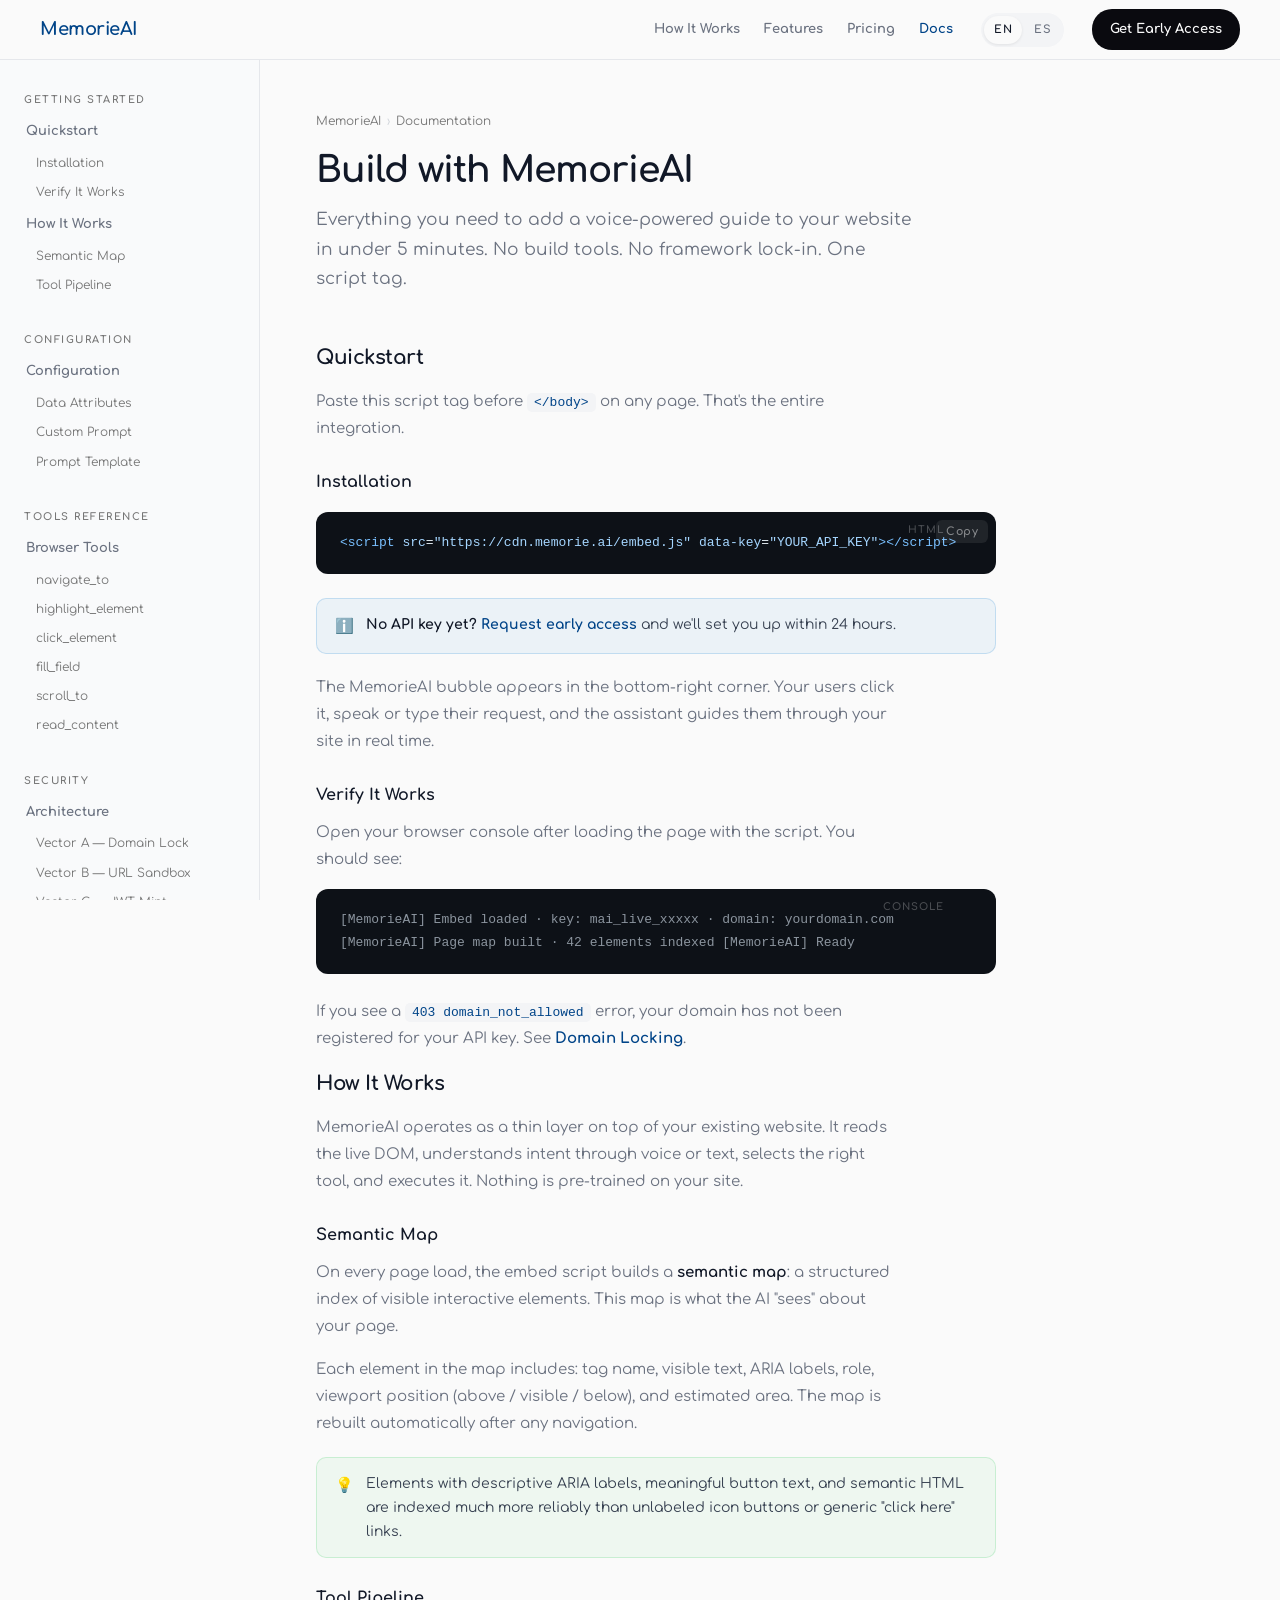
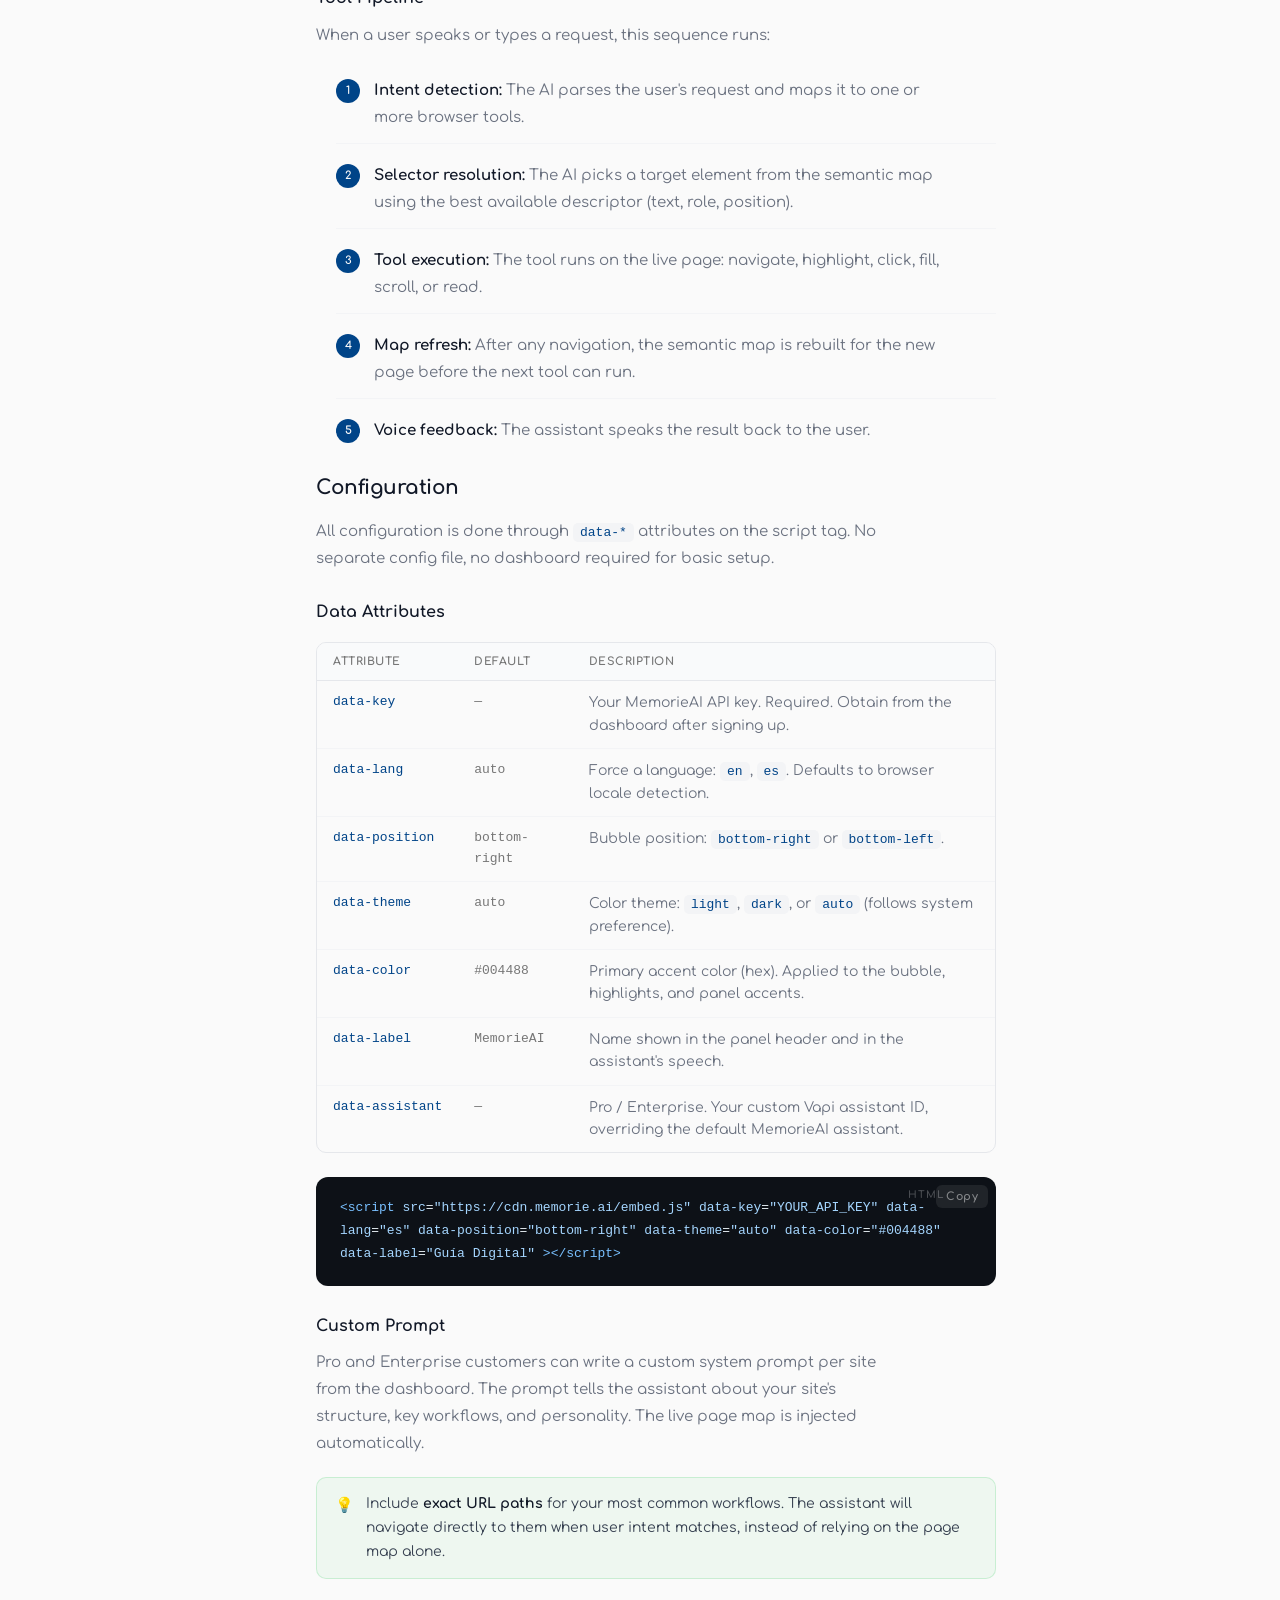
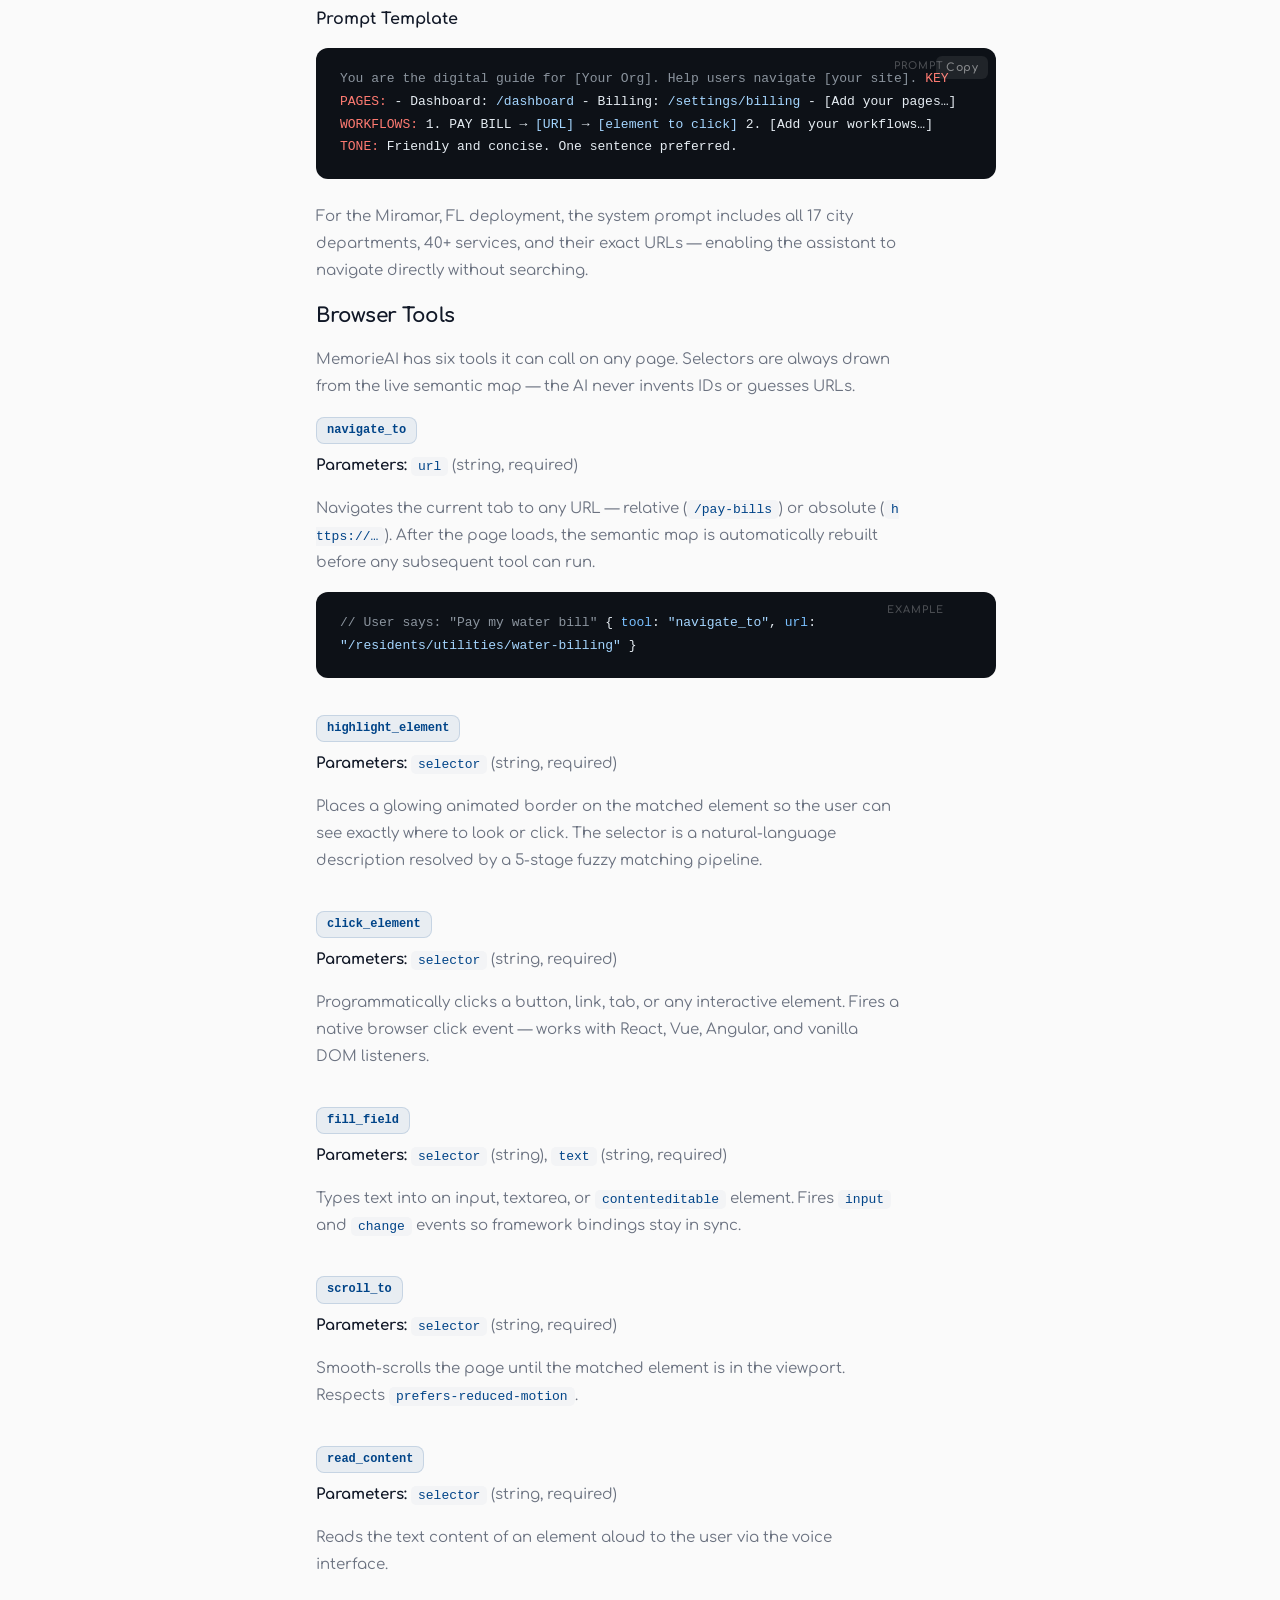
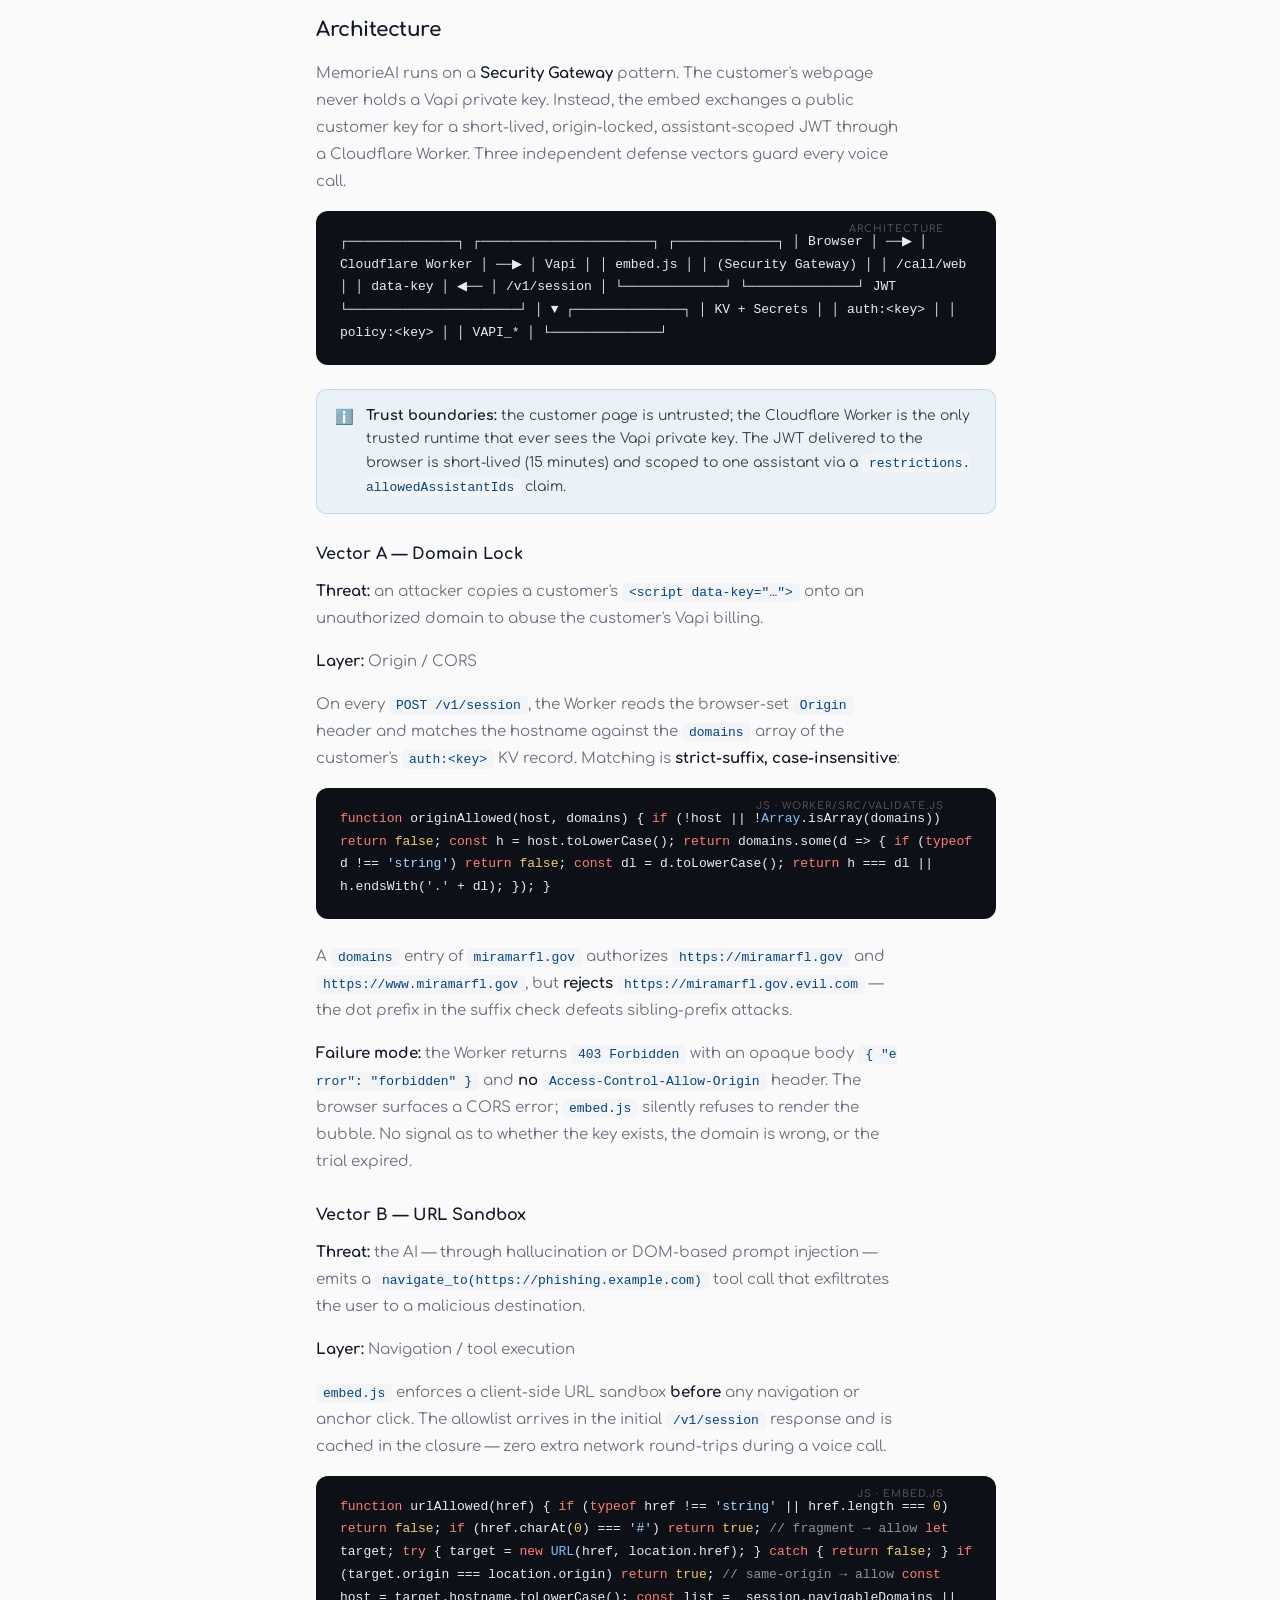
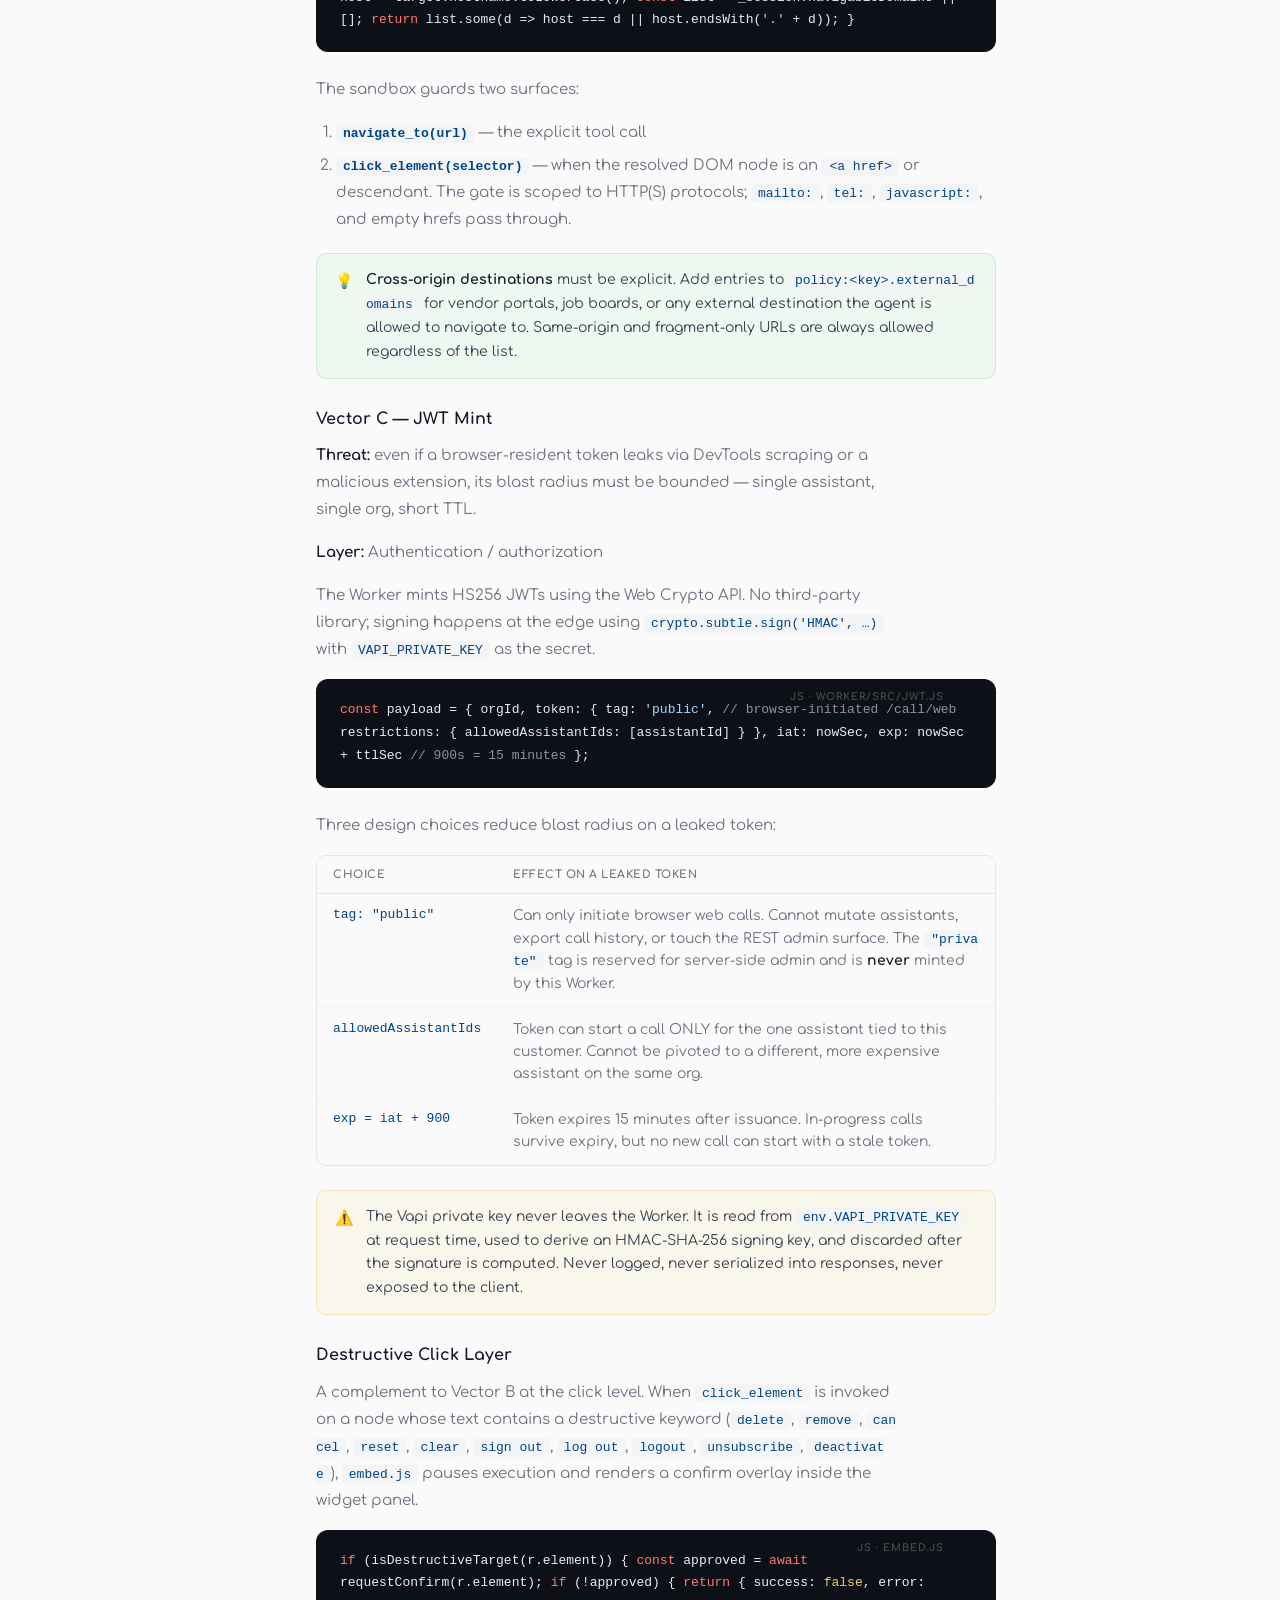
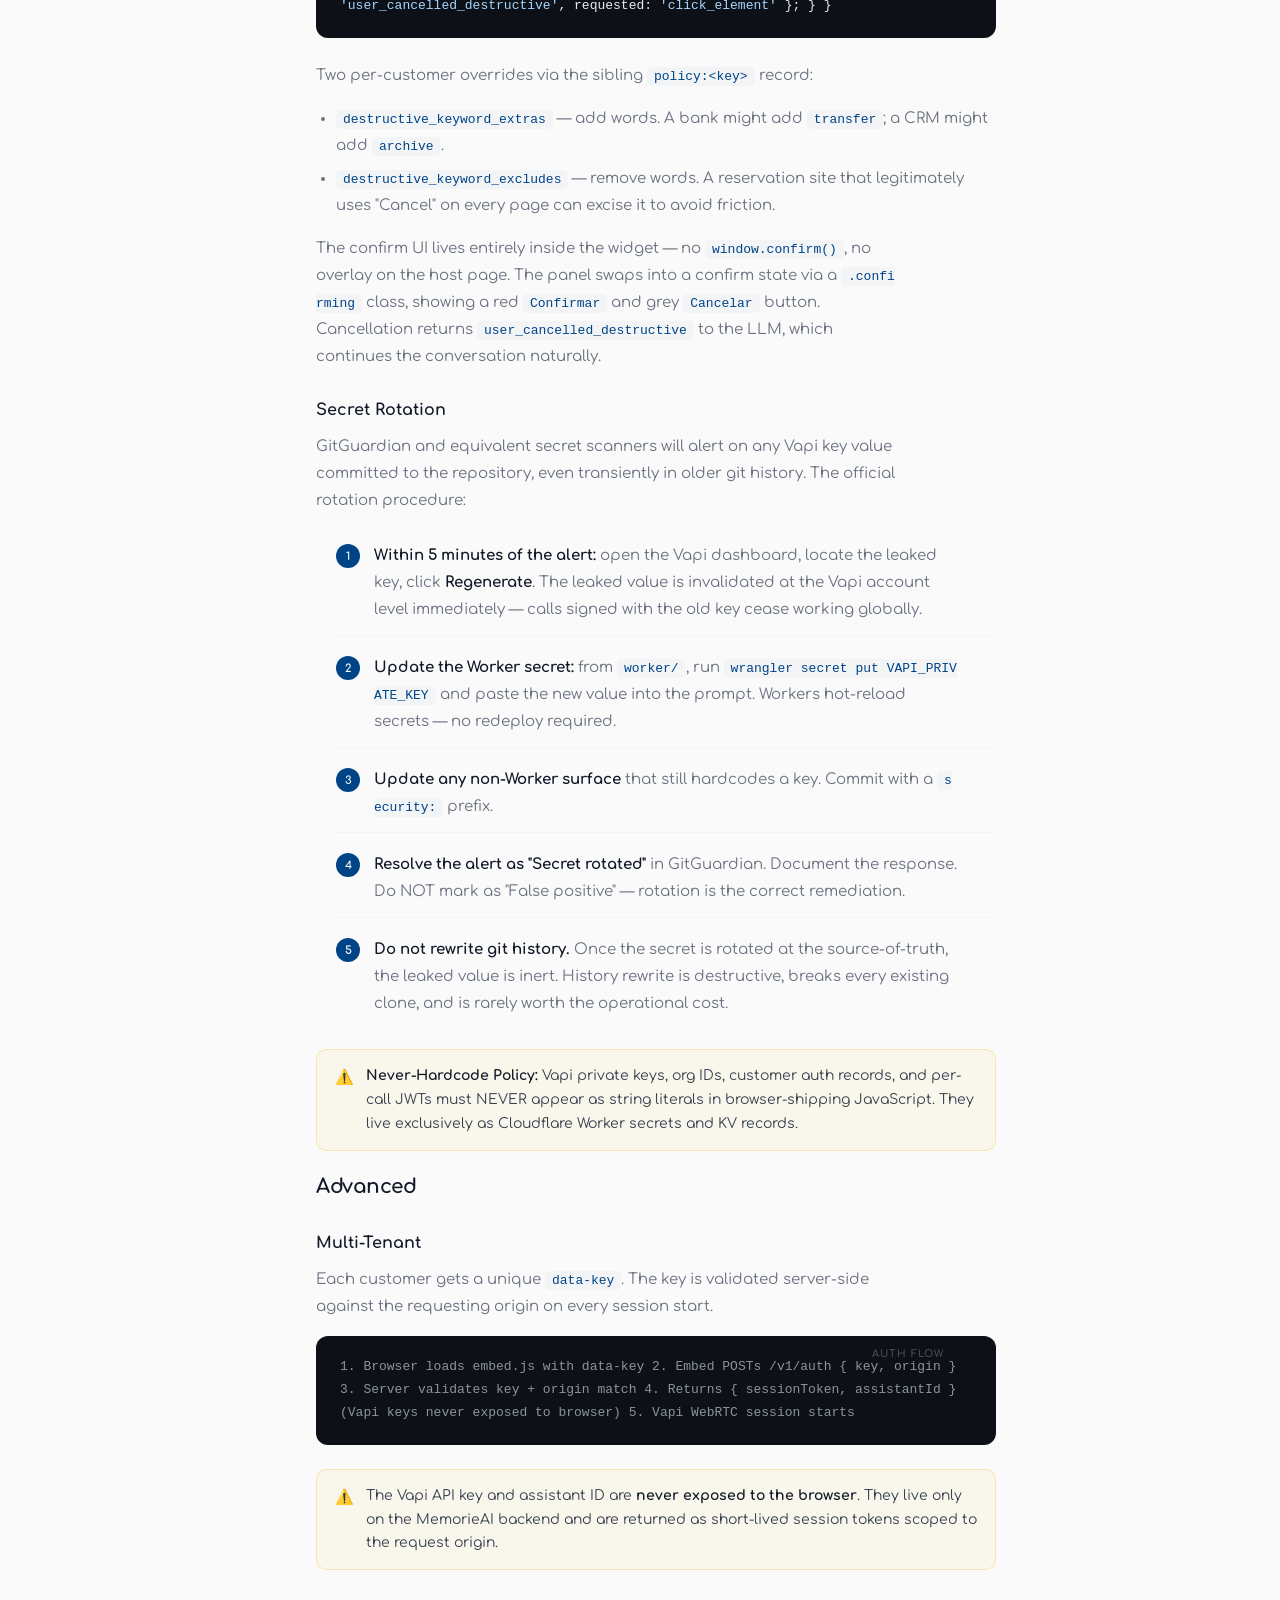
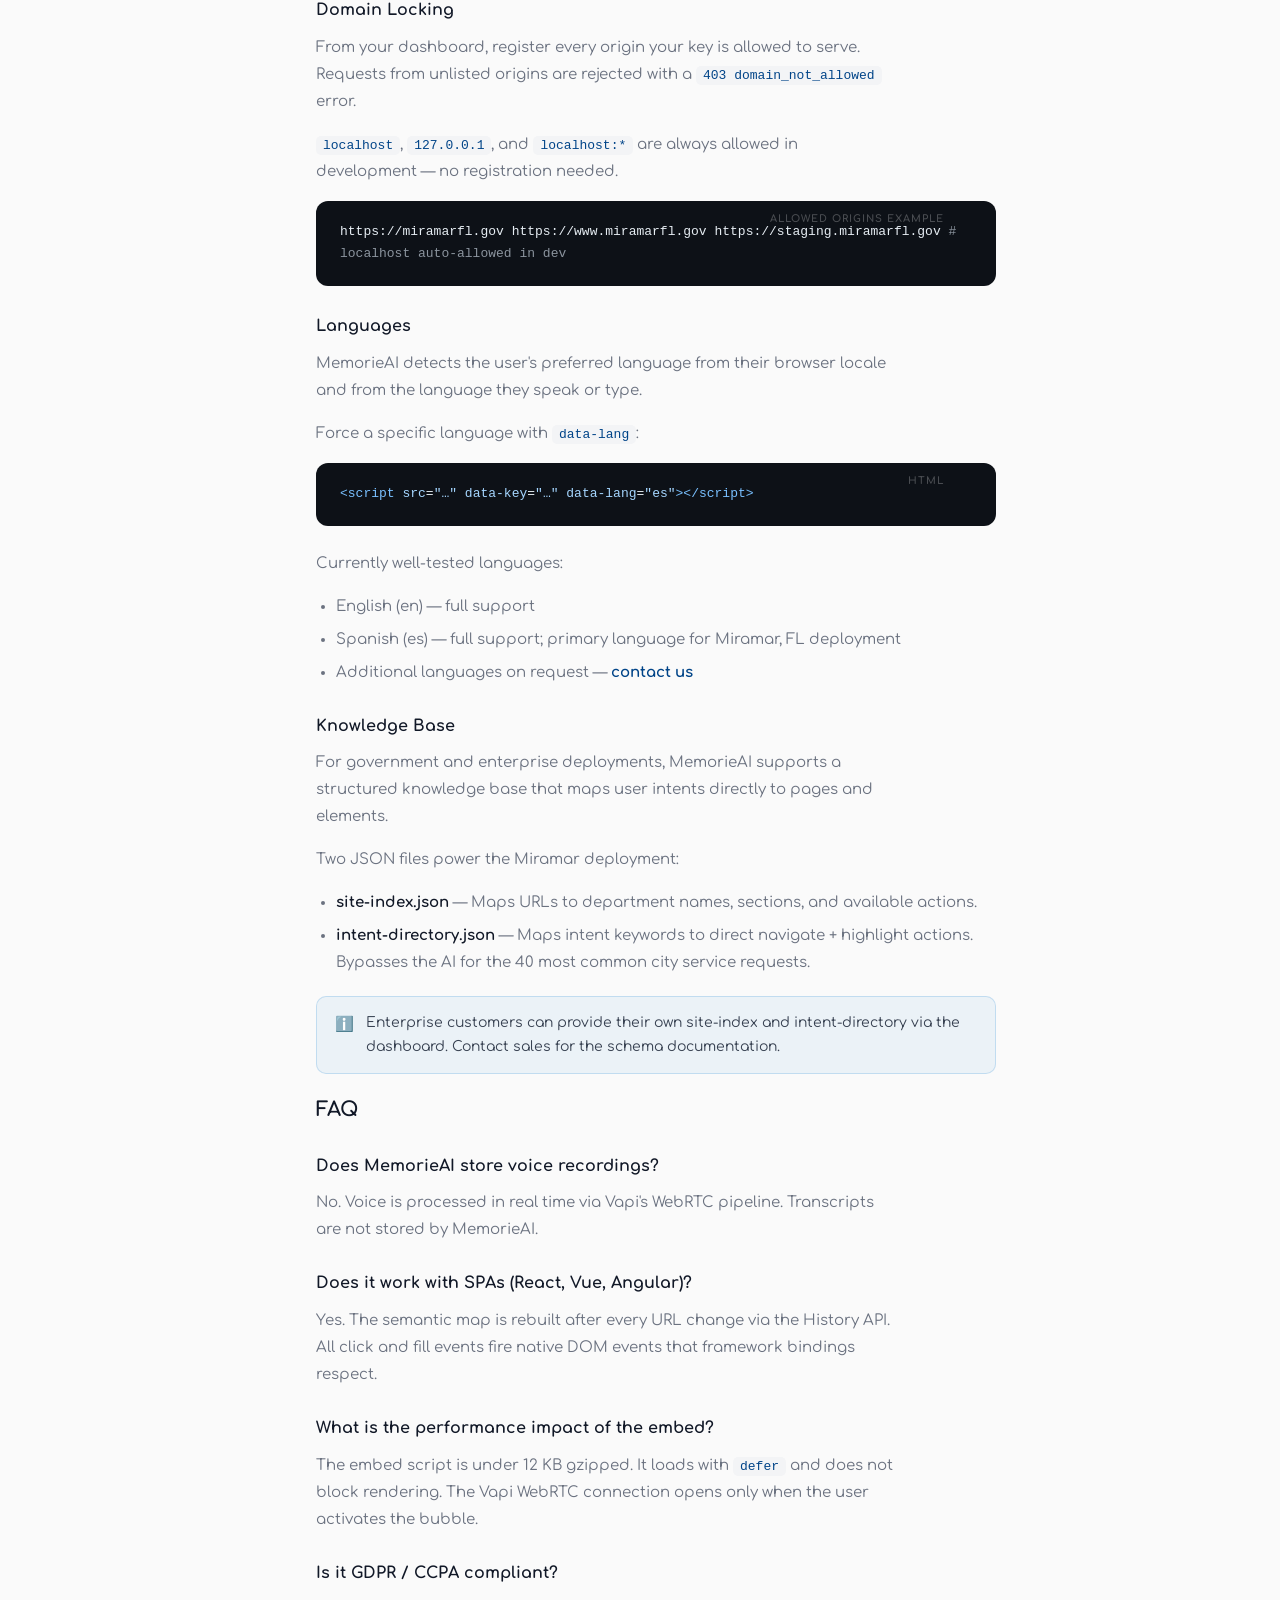
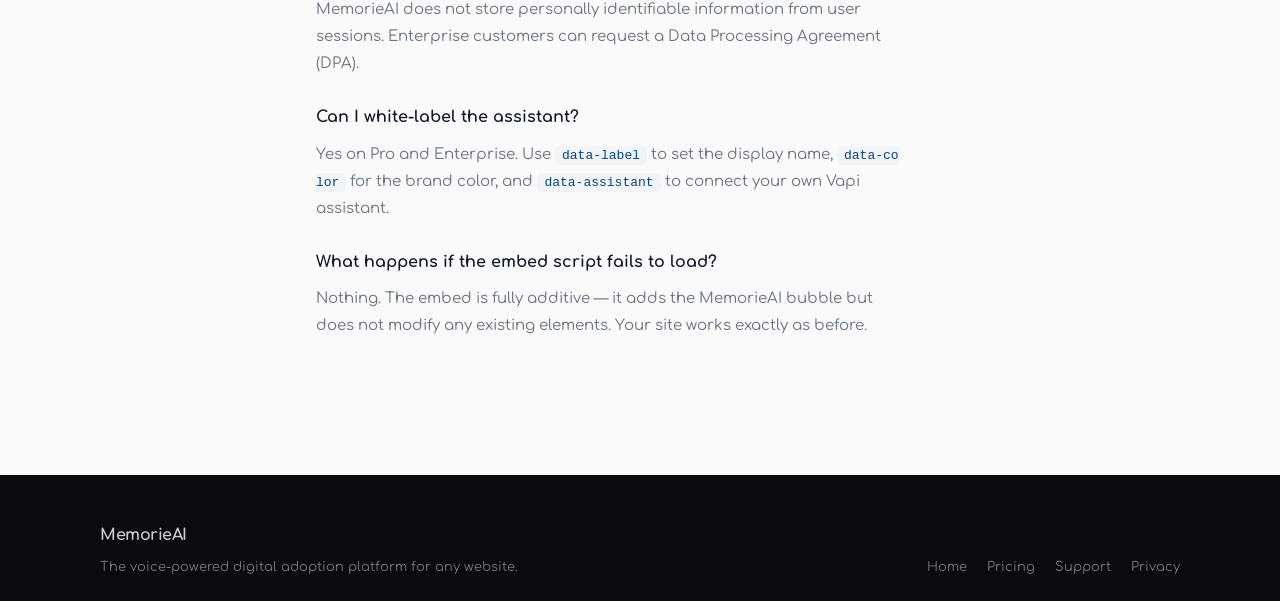
==== commit d9199b84: "docs(security): add Vector A/B/C architecture to docs.html + landing promotion docs.html - New Secur" ====
--- a/docs.html
+++ b/docs.html
@@ -347,6 +347,7 @@
       <a href="#how-it-works" data-i18n="docs.s.how">How It Works</a>
       <a href="#configuration" data-i18n="docs.s.config">Configuration</a>
       <a href="#tools" data-i18n="docs.s.tools">Tools</a>
+      <a href="#security" data-i18n="docs.s.security">Security</a>
       <a href="#advanced" data-i18n="docs.s.advanced">Advanced</a>
       <a href="#faq" data-i18n="docs.s.faq">FAQ</a>
     </div>
@@ -381,6 +382,15 @@
         <a class="sidebar-sub" href="#fill">fill_field</a>
         <a class="sidebar-sub" href="#scroll">scroll_to</a>
         <a class="sidebar-sub" href="#read">read_content</a>
+      </div>
+      <div class="sidebar-group">
+        <div class="sidebar-group-title" data-i18n="docs.group.security">Security</div>
+        <a class="sidebar-link" href="#security" data-i18n="docs.s.security">Architecture</a>
+        <a class="sidebar-sub" href="#vector-a" data-i18n="docs.s.va">Vector A — Domain Lock</a>
+        <a class="sidebar-sub" href="#vector-b" data-i18n="docs.s.vb">Vector B — URL Sandbox</a>
+        <a class="sidebar-sub" href="#vector-c" data-i18n="docs.s.vc">Vector C — JWT Mint</a>
+        <a class="sidebar-sub" href="#destructive-click" data-i18n="docs.s.vd">Destructive Click Layer</a>
+        <a class="sidebar-sub" href="#rotation" data-i18n="docs.s.rotation">Secret Rotation</a>
       </div>
       <div class="sidebar-group">
         <div class="sidebar-group-title" data-i18n="docs.group.advanced">Advanced</div>
@@ -610,6 +620,160 @@
         </div>
       </section>
 
+      <!-- ── Security Architecture ─────────────────────────── -->
+      <section>
+        <h2 id="security" data-i18n="docs.s.security">Security Architecture</h2>
+        <p data-i18n="docs.sec.lead">MemorieAI runs on a <strong>Security Gateway</strong> pattern. The customer's webpage never holds a Vapi private key. Instead, the embed exchanges a public customer key for a short-lived, origin-locked, assistant-scoped JWT through a Cloudflare Worker. Three independent defense vectors guard every voice call.</p>
+
+        <div class="code-wrap">
+          <span class="code-lang">ARCHITECTURE</span>
+          <div class="code-block">┌──────────────┐       ┌──────────────────────┐       ┌─────────────┐
+│   Browser    │  ──▶  │  Cloudflare Worker   │  ──▶  │    Vapi     │
+│   embed.js   │       │  (Security Gateway)  │       │  /call/web  │
+│   data-key   │  ◀──  │  /v1/session         │       └─────────────┘
+└──────────────┘ JWT   └──────────────────────┘
+                              │
+                              ▼
+                       ┌──────────────┐
+                       │ KV + Secrets │
+                       │ auth:&lt;key&gt;   │
+                       │ policy:&lt;key&gt; │
+                       │ VAPI_*       │
+                       └──────────────┘</div>
+        </div>
+
+        <div class="callout info">
+          <span class="callout-icon">ℹ️</span>
+          <p data-i18n="docs.sec.bound"><strong>Trust boundaries:</strong> the customer page is untrusted; the Cloudflare Worker is the only trusted runtime that ever sees the Vapi private key. The JWT delivered to the browser is short-lived (15 minutes) and scoped to one assistant via a <code>restrictions.allowedAssistantIds</code> claim.</p>
+        </div>
+
+        <h3 id="vector-a" data-i18n="docs.s.va">Vector A — Domain-Locked Session Validation</h3>
+        <p data-i18n="docs.sec.va.p1"><strong>Threat:</strong> an attacker copies a customer's <code>&lt;script data-key="…"&gt;</code> onto an unauthorized domain to abuse the customer's Vapi billing.</p>
+        <p data-i18n="docs.sec.va.p2"><strong>Layer:</strong> Origin / CORS</p>
+        <p data-i18n="docs.sec.va.p3">On every <code>POST /v1/session</code>, the Worker reads the browser-set <code>Origin</code> header and matches the hostname against the <code>domains</code> array of the customer's <code>auth:&lt;key&gt;</code> KV record. Matching is <strong>strict-suffix, case-insensitive</strong>:</p>
+        <div class="code-wrap">
+          <span class="code-lang">JS · worker/src/validate.js</span>
+          <div class="code-block"><span class="kw">function</span> originAllowed(host, domains) {
+  <span class="kw">if</span> (!host || !<span class="attr">Array</span>.isArray(domains)) <span class="kw">return</span> <span class="num">false</span>;
+  <span class="kw">const</span> h = host.toLowerCase();
+  <span class="kw">return</span> domains.some(d =&gt; {
+    <span class="kw">if</span> (<span class="kw">typeof</span> d !== <span class="str">'string'</span>) <span class="kw">return</span> <span class="num">false</span>;
+    <span class="kw">const</span> dl = d.toLowerCase();
+    <span class="kw">return</span> h === dl || h.endsWith(<span class="str">'.'</span> + dl);
+  });
+}</div>
+        </div>
+        <p data-i18n="docs.sec.va.p4">A <code>domains</code> entry of <code>miramarfl.gov</code> authorizes <code>https://miramarfl.gov</code> and <code>https://www.miramarfl.gov</code>, but <strong>rejects</strong> <code>https://miramarfl.gov.evil.com</code> — the dot prefix in the suffix check defeats sibling-prefix attacks.</p>
+        <p data-i18n="docs.sec.va.p5"><strong>Failure mode:</strong> the Worker returns <code>403 Forbidden</code> with an opaque body <code>{ "error": "forbidden" }</code> and <strong>no</strong> <code>Access-Control-Allow-Origin</code> header. The browser surfaces a CORS error; <code>embed.js</code> silently refuses to render the bubble. No signal as to whether the key exists, the domain is wrong, or the trial expired.</p>
+
+        <h3 id="vector-b" data-i18n="docs.s.vb">Vector B — DOM Sandbox &amp; URL Allowlist</h3>
+        <p data-i18n="docs.sec.vb.p1"><strong>Threat:</strong> the AI — through hallucination or DOM-based prompt injection — emits a <code>navigate_to(https://phishing.example.com)</code> tool call that exfiltrates the user to a malicious destination.</p>
+        <p data-i18n="docs.sec.vb.p2"><strong>Layer:</strong> Navigation / tool execution</p>
+        <p data-i18n="docs.sec.vb.p3"><code>embed.js</code> enforces a client-side URL sandbox <strong>before</strong> any navigation or anchor click. The allowlist arrives in the initial <code>/v1/session</code> response and is cached in the closure — zero extra network round-trips during a voice call.</p>
+        <div class="code-wrap">
+          <span class="code-lang">JS · embed.js</span>
+          <div class="code-block"><span class="kw">function</span> urlAllowed(href) {
+  <span class="kw">if</span> (<span class="kw">typeof</span> href !== <span class="str">'string'</span> || href.length === <span class="num">0</span>) <span class="kw">return</span> <span class="num">false</span>;
+  <span class="kw">if</span> (href.charAt(<span class="num">0</span>) === <span class="str">'#'</span>) <span class="kw">return</span> <span class="num">true</span>;            <span class="comment">// fragment → allow</span>
+  <span class="kw">let</span> target;
+  <span class="kw">try</span> { target = <span class="kw">new</span> <span class="attr">URL</span>(href, location.href); }
+  <span class="kw">catch</span> { <span class="kw">return</span> <span class="num">false</span>; }
+  <span class="kw">if</span> (target.origin === location.origin) <span class="kw">return</span> <span class="num">true</span>;    <span class="comment">// same-origin → allow</span>
+  <span class="kw">const</span> host = target.hostname.toLowerCase();
+  <span class="kw">const</span> list = _session.navigableDomains || [];
+  <span class="kw">return</span> list.some(d =&gt; host === d || host.endsWith(<span class="str">'.'</span> + d));
+}</div>
+        </div>
+        <p data-i18n="docs.sec.vb.p4">The sandbox guards two surfaces:</p>
+        <ol>
+          <li data-i18n="docs.sec.vb.l1"><strong><code>navigate_to(url)</code></strong> — the explicit tool call</li>
+          <li data-i18n="docs.sec.vb.l2"><strong><code>click_element(selector)</code></strong> — when the resolved DOM node is an <code>&lt;a href&gt;</code> or descendant. The gate is scoped to HTTP(S) protocols; <code>mailto:</code>, <code>tel:</code>, <code>javascript:</code>, and empty hrefs pass through (they don't navigate to a remote origin).</li>
+        </ol>
+        <div class="callout tip">
+          <span class="callout-icon">💡</span>
+          <p data-i18n="docs.sec.vb.tip"><strong>Cross-origin destinations</strong> must be explicit. Add entries to <code>policy:&lt;key&gt;.external_domains</code> for vendor portals, job boards, or any external destination the agent is allowed to navigate to. Same-origin and fragment-only URLs are always allowed regardless of the list.</p>
+        </div>
+
+        <h3 id="vector-c" data-i18n="docs.s.vc">Vector C — JWT Minting with Scoped Restrictions</h3>
+        <p data-i18n="docs.sec.vc.p1"><strong>Threat:</strong> even if a browser-resident token leaks via DevTools scraping or a malicious extension, its blast radius must be bounded — single assistant, single org, short TTL.</p>
+        <p data-i18n="docs.sec.vc.p2"><strong>Layer:</strong> Authentication / authorization</p>
+        <p data-i18n="docs.sec.vc.p3">The Worker mints HS256 JWTs using the Web Crypto API. No third-party library; signing happens at the edge using <code>crypto.subtle.sign('HMAC', …)</code> with <code>VAPI_PRIVATE_KEY</code> as the secret.</p>
+        <div class="code-wrap">
+          <span class="code-lang">JS · worker/src/jwt.js</span>
+          <div class="code-block"><span class="kw">const</span> payload = {
+  orgId,
+  token: {
+    tag: <span class="str">'public'</span>,                                    <span class="comment">// browser-initiated /call/web</span>
+    restrictions: { allowedAssistantIds: [assistantId] }
+  },
+  iat: nowSec,
+  exp: nowSec + ttlSec                                <span class="comment">// 900s = 15 minutes</span>
+};</div>
+        </div>
+        <p data-i18n="docs.sec.vc.p4">Three design choices reduce blast radius on a leaked token:</p>
+        <div class="table-wrap">
+          <table>
+            <thead>
+              <tr><th data-i18n="docs.sec.vc.t1">Choice</th><th data-i18n="docs.sec.vc.t2">Effect on a leaked token</th></tr>
+            </thead>
+            <tbody>
+              <tr>
+                <td>tag: "public"</td>
+                <td class="td-desc" data-i18n="docs.sec.vc.r1">Can only initiate browser web calls. Cannot mutate assistants, export call history, or touch the REST admin surface. The <code>"private"</code> tag is reserved for server-side admin and is <strong>never</strong> minted by this Worker.</td>
+              </tr>
+              <tr>
+                <td>allowedAssistantIds</td>
+                <td class="td-desc" data-i18n="docs.sec.vc.r2">Token can start a call ONLY for the one assistant tied to this customer. Cannot be pivoted to a different, more expensive assistant on the same org.</td>
+              </tr>
+              <tr>
+                <td>exp = iat + 900</td>
+                <td class="td-desc" data-i18n="docs.sec.vc.r3">Token expires 15 minutes after issuance. In-progress calls survive expiry, but no new call can start with a stale token.</td>
+              </tr>
+            </tbody>
+          </table>
+        </div>
+        <div class="callout warn">
+          <span class="callout-icon">⚠️</span>
+          <p data-i18n="docs.sec.vc.warn">The Vapi private key never leaves the Worker. It is read from <code>env.VAPI_PRIVATE_KEY</code> at request time, used to derive an HMAC-SHA-256 signing key, and discarded after the signature is computed. Never logged, never serialized into responses, never exposed to the client.</p>
+        </div>
+
+        <h3 id="destructive-click" data-i18n="docs.s.vd">Destructive Click Layer</h3>
+        <p data-i18n="docs.sec.vd.p1">A complement to Vector B at the click level. When <code>click_element</code> is invoked on a node whose text contains a destructive keyword (<code>delete</code>, <code>remove</code>, <code>cancel</code>, <code>reset</code>, <code>clear</code>, <code>sign out</code>, <code>log out</code>, <code>logout</code>, <code>unsubscribe</code>, <code>deactivate</code>), <code>embed.js</code> pauses execution and renders a confirm overlay inside the widget panel.</p>
+        <div class="code-wrap">
+          <span class="code-lang">JS · embed.js</span>
+          <div class="code-block"><span class="kw">if</span> (isDestructiveTarget(r.element)) {
+  <span class="kw">const</span> approved = <span class="kw">await</span> requestConfirm(r.element);
+  <span class="kw">if</span> (!approved) {
+    <span class="kw">return</span> {
+      success: <span class="num">false</span>,
+      error: <span class="str">'user_cancelled_destructive'</span>,
+      requested: <span class="str">'click_element'</span>
+    };
+  }
+}</div>
+        </div>
+        <p data-i18n="docs.sec.vd.p2">Two per-customer overrides via the sibling <code>policy:&lt;key&gt;</code> record:</p>
+        <ul>
+          <li data-i18n="docs.sec.vd.l1"><code>destructive_keyword_extras</code> — add words. A bank might add <code>transfer</code>; a CRM might add <code>archive</code>.</li>
+          <li data-i18n="docs.sec.vd.l2"><code>destructive_keyword_excludes</code> — remove words. A reservation site that legitimately uses "Cancel" on every page can excise it to avoid friction.</li>
+        </ul>
+        <p data-i18n="docs.sec.vd.p3">The confirm UI lives entirely inside the widget — no <code>window.confirm()</code>, no overlay on the host page. The panel swaps into a confirm state via a <code>.confirming</code> class, showing a red <code>Confirmar</code> and grey <code>Cancelar</code> button. Cancellation returns <code>user_cancelled_destructive</code> to the LLM, which continues the conversation naturally.</p>
+
+        <h3 id="rotation" data-i18n="docs.s.rotation">Secret Rotation Protocol</h3>
+        <p data-i18n="docs.sec.rot.p1">GitGuardian and equivalent secret scanners will alert on any Vapi key value committed to the repository, even transiently in older git history. The official rotation procedure:</p>
+        <ol class="flow-steps">
+          <li><p data-i18n="docs.sec.rot.s1"><strong>Within 5 minutes of the alert:</strong> open the Vapi dashboard, locate the leaked key, click <strong>Regenerate</strong>. The leaked value is invalidated at the Vapi account level immediately — calls signed with the old key cease working globally.</p></li>
+          <li><p data-i18n="docs.sec.rot.s2"><strong>Update the Worker secret:</strong> from <code>worker/</code>, run <code>wrangler secret put VAPI_PRIVATE_KEY</code> and paste the new value into the prompt. Workers hot-reload secrets — no redeploy required.</p></li>
+          <li><p data-i18n="docs.sec.rot.s3"><strong>Update any non-Worker surface</strong> that still hardcodes a key. Commit with a <code>security:</code> prefix.</p></li>
+          <li><p data-i18n="docs.sec.rot.s4"><strong>Resolve the alert as "Secret rotated"</strong> in GitGuardian. Document the response. Do NOT mark as "False positive" — rotation is the correct remediation.</p></li>
+          <li><p data-i18n="docs.sec.rot.s5"><strong>Do not rewrite git history.</strong> Once the secret is rotated at the source-of-truth, the leaked value is inert. History rewrite is destructive, breaks every existing clone, and is rarely worth the operational cost.</p></li>
+        </ol>
+        <div class="callout warn">
+          <span class="callout-icon">⚠️</span>
+          <p data-i18n="docs.sec.rot.warn"><strong>Never-Hardcode Policy:</strong> Vapi private keys, org IDs, customer auth records, and per-call JWTs must NEVER appear as string literals in browser-shipping JavaScript. They live exclusively as Cloudflare Worker secrets and KV records.</p>
+        </div>
+      </section>
+
       <!-- ── Advanced ──────────────────────────────────────── -->
       <section>
         <h2 id="advanced" data-i18n="docs.s.advanced">Advanced</h2>
@@ -722,7 +886,48 @@
           'docs.lead':'Everything you need to add a voice-powered guide to your website in under 5 minutes. No build tools. No framework lock-in. One script tag.',
           'docs.group.start':'Getting Started','docs.group.config':'Configuration',
           'docs.group.tools':'Tools Reference','docs.group.advanced':'Advanced',
-          'docs.group.ref':'Reference',
+          'docs.group.security':'Security','docs.group.ref':'Reference',
+          'docs.s.security':'Architecture',
+          'docs.s.va':'Vector A — Domain Lock',
+          'docs.s.vb':'Vector B — URL Sandbox',
+          'docs.s.vc':'Vector C — JWT Mint',
+          'docs.s.vd':'Destructive Click Layer',
+          'docs.s.rotation':'Secret Rotation',
+          'docs.sec.lead':'MemorieAI runs on a <strong>Security Gateway</strong> pattern. The customer\'s webpage never holds a Vapi private key. Instead, the embed exchanges a public customer key for a short-lived, origin-locked, assistant-scoped JWT through a Cloudflare Worker. Three independent defense vectors guard every voice call.',
+          'docs.sec.bound':'<strong>Trust boundaries:</strong> the customer page is untrusted; the Cloudflare Worker is the only trusted runtime that ever sees the Vapi private key. The JWT delivered to the browser is short-lived (15 minutes) and scoped to one assistant via a <code>restrictions.allowedAssistantIds</code> claim.',
+          'docs.sec.va.p1':'<strong>Threat:</strong> an attacker copies a customer\'s <code>&lt;script data-key="…"&gt;</code> onto an unauthorized domain to abuse the customer\'s Vapi billing.',
+          'docs.sec.va.p2':'<strong>Layer:</strong> Origin / CORS',
+          'docs.sec.va.p3':'On every <code>POST /v1/session</code>, the Worker reads the browser-set <code>Origin</code> header and matches the hostname against the <code>domains</code> array of the customer\'s <code>auth:&lt;key&gt;</code> KV record. Matching is <strong>strict-suffix, case-insensitive</strong>:',
+          'docs.sec.va.p4':'A <code>domains</code> entry of <code>miramarfl.gov</code> authorizes <code>https://miramarfl.gov</code> and <code>https://www.miramarfl.gov</code>, but <strong>rejects</strong> <code>https://miramarfl.gov.evil.com</code> — the dot prefix in the suffix check defeats sibling-prefix attacks.',
+          'docs.sec.va.p5':'<strong>Failure mode:</strong> the Worker returns <code>403 Forbidden</code> with an opaque body <code>{ "error": "forbidden" }</code> and <strong>no</strong> <code>Access-Control-Allow-Origin</code> header. The browser surfaces a CORS error; <code>embed.js</code> silently refuses to render the bubble. No signal as to whether the key exists, the domain is wrong, or the trial expired.',
+          'docs.sec.vb.p1':'<strong>Threat:</strong> the AI — through hallucination or DOM-based prompt injection — emits a <code>navigate_to(https://phishing.example.com)</code> tool call that exfiltrates the user to a malicious destination.',
+          'docs.sec.vb.p2':'<strong>Layer:</strong> Navigation / tool execution',
+          'docs.sec.vb.p3':'<code>embed.js</code> enforces a client-side URL sandbox <strong>before</strong> any navigation or anchor click. The allowlist arrives in the initial <code>/v1/session</code> response and is cached in the closure — zero extra network round-trips during a voice call.',
+          'docs.sec.vb.p4':'The sandbox guards two surfaces:',
+          'docs.sec.vb.l1':'<strong><code>navigate_to(url)</code></strong> — the explicit tool call',
+          'docs.sec.vb.l2':'<strong><code>click_element(selector)</code></strong> — when the resolved DOM node is an <code>&lt;a href&gt;</code> or descendant. The gate is scoped to HTTP(S) protocols; <code>mailto:</code>, <code>tel:</code>, <code>javascript:</code>, and empty hrefs pass through.',
+          'docs.sec.vb.tip':'<strong>Cross-origin destinations</strong> must be explicit. Add entries to <code>policy:&lt;key&gt;.external_domains</code> for vendor portals, job boards, or any external destination the agent is allowed to navigate to. Same-origin and fragment-only URLs are always allowed regardless of the list.',
+          'docs.sec.vc.p1':'<strong>Threat:</strong> even if a browser-resident token leaks via DevTools scraping or a malicious extension, its blast radius must be bounded — single assistant, single org, short TTL.',
+          'docs.sec.vc.p2':'<strong>Layer:</strong> Authentication / authorization',
+          'docs.sec.vc.p3':'The Worker mints HS256 JWTs using the Web Crypto API. No third-party library; signing happens at the edge using <code>crypto.subtle.sign(\'HMAC\', …)</code> with <code>VAPI_PRIVATE_KEY</code> as the secret.',
+          'docs.sec.vc.p4':'Three design choices reduce blast radius on a leaked token:',
+          'docs.sec.vc.t1':'Choice','docs.sec.vc.t2':'Effect on a leaked token',
+          'docs.sec.vc.r1':'Can only initiate browser web calls. Cannot mutate assistants, export call history, or touch the REST admin surface. The <code>"private"</code> tag is reserved for server-side admin and is <strong>never</strong> minted by this Worker.',
+          'docs.sec.vc.r2':'Token can start a call ONLY for the one assistant tied to this customer. Cannot be pivoted to a different, more expensive assistant on the same org.',
+          'docs.sec.vc.r3':'Token expires 15 minutes after issuance. In-progress calls survive expiry, but no new call can start with a stale token.',
+          'docs.sec.vc.warn':'The Vapi private key never leaves the Worker. It is read from <code>env.VAPI_PRIVATE_KEY</code> at request time, used to derive an HMAC-SHA-256 signing key, and discarded after the signature is computed. Never logged, never serialized into responses, never exposed to the client.',
+          'docs.sec.vd.p1':'A complement to Vector B at the click level. When <code>click_element</code> is invoked on a node whose text contains a destructive keyword (<code>delete</code>, <code>remove</code>, <code>cancel</code>, <code>reset</code>, <code>clear</code>, <code>sign out</code>, <code>log out</code>, <code>logout</code>, <code>unsubscribe</code>, <code>deactivate</code>), <code>embed.js</code> pauses execution and renders a confirm overlay inside the widget panel.',
+          'docs.sec.vd.p2':'Two per-customer overrides via the sibling <code>policy:&lt;key&gt;</code> record:',
+          'docs.sec.vd.l1':'<code>destructive_keyword_extras</code> — add words. A bank might add <code>transfer</code>; a CRM might add <code>archive</code>.',
+          'docs.sec.vd.l2':'<code>destructive_keyword_excludes</code> — remove words. A reservation site that legitimately uses "Cancel" on every page can excise it to avoid friction.',
+          'docs.sec.vd.p3':'The confirm UI lives entirely inside the widget — no <code>window.confirm()</code>, no overlay on the host page. The panel swaps into a confirm state via a <code>.confirming</code> class, showing a red <code>Confirmar</code> and grey <code>Cancelar</code> button. Cancellation returns <code>user_cancelled_destructive</code> to the LLM, which continues the conversation naturally.',
+          'docs.sec.rot.p1':'GitGuardian and equivalent secret scanners will alert on any Vapi key value committed to the repository, even transiently in older git history. The official rotation procedure:',
+          'docs.sec.rot.s1':'<strong>Within 5 minutes of the alert:</strong> open the Vapi dashboard, locate the leaked key, click <strong>Regenerate</strong>. The leaked value is invalidated at the Vapi account level immediately — calls signed with the old key cease working globally.',
+          'docs.sec.rot.s2':'<strong>Update the Worker secret:</strong> from <code>worker/</code>, run <code>wrangler secret put VAPI_PRIVATE_KEY</code> and paste the new value into the prompt. Workers hot-reload secrets — no redeploy required.',
+          'docs.sec.rot.s3':'<strong>Update any non-Worker surface</strong> that still hardcodes a key. Commit with a <code>security:</code> prefix.',
+          'docs.sec.rot.s4':'<strong>Resolve the alert as "Secret rotated"</strong> in GitGuardian. Document the response. Do NOT mark as "False positive" — rotation is the correct remediation.',
+          'docs.sec.rot.s5':'<strong>Do not rewrite git history.</strong> Once the secret is rotated at the source-of-truth, the leaked value is inert. History rewrite is destructive, breaks every existing clone, and is rarely worth the operational cost.',
+          'docs.sec.rot.warn':'<strong>Never-Hardcode Policy:</strong> Vapi private keys, org IDs, customer auth records, and per-call JWTs must NEVER appear as string literals in browser-shipping JavaScript. They live exclusively as Cloudflare Worker secrets and KV records.',
           'docs.s.quickstart':'Quickstart','docs.s.install':'Installation',
           'docs.s.verify':'Verify It Works','docs.s.how':'How It Works',
           'docs.s.semantic':'Semantic Map','docs.s.pipeline':'Tool Pipeline',
@@ -811,7 +1016,48 @@
           'docs.lead':'Todo lo que necesitas para añadir una guía de voz a tu sitio web en menos de 5 minutos. Sin herramientas de build. Sin dependencia de framework. Una etiqueta de script.',
           'docs.group.start':'Primeros Pasos','docs.group.config':'Configuración',
           'docs.group.tools':'Referencia de Herramientas','docs.group.advanced':'Avanzado',
-          'docs.group.ref':'Referencia',
+          'docs.group.security':'Seguridad','docs.group.ref':'Referencia',
+          'docs.s.security':'Arquitectura',
+          'docs.s.va':'Vector A — Bloqueo de Dominio',
+          'docs.s.vb':'Vector B — Sandbox de URL',
+          'docs.s.vc':'Vector C — Emisión de JWT',
+          'docs.s.vd':'Capa de Clic Destructivo',
+          'docs.s.rotation':'Rotación de Secretos',
+          'docs.sec.lead':'MemorieAI opera bajo un patrón <strong>Security Gateway</strong>. La página del cliente nunca guarda una llave privada de Vapi. En su lugar, el embed intercambia una llave pública de cliente por un JWT de corta duración, bloqueado por origen y restringido a un assistant, mediante un Cloudflare Worker. Tres vectores de defensa independientes protegen cada llamada de voz.',
+          'docs.sec.bound':'<strong>Fronteras de confianza:</strong> la página del cliente es no confiable; el Cloudflare Worker es el único runtime confiable que ve la llave privada de Vapi. El JWT entregado al navegador es de corta duración (15 min) y está restringido a un assistant via el claim <code>restrictions.allowedAssistantIds</code>.',
+          'docs.sec.va.p1':'<strong>Amenaza:</strong> un atacante copia el <code>&lt;script data-key="…"&gt;</code> del cliente a un dominio no autorizado para abusar del presupuesto Vapi del cliente.',
+          'docs.sec.va.p2':'<strong>Capa:</strong> Origen / CORS',
+          'docs.sec.va.p3':'En cada <code>POST /v1/session</code>, el Worker lee el header <code>Origin</code> establecido por el navegador y compara el hostname contra el arreglo <code>domains</code> del registro KV <code>auth:&lt;key&gt;</code> del cliente. La comparación es <strong>strict-suffix, case-insensitive</strong>:',
+          'docs.sec.va.p4':'Una entrada <code>domains</code> de <code>miramarfl.gov</code> autoriza <code>https://miramarfl.gov</code> y <code>https://www.miramarfl.gov</code>, pero <strong>rechaza</strong> <code>https://miramarfl.gov.evil.com</code> — el punto inicial del sufijo bloquea ataques de prefijo hermano.',
+          'docs.sec.va.p5':'<strong>Modo de falla:</strong> el Worker devuelve <code>403 Forbidden</code> con cuerpo opaco <code>{ "error": "forbidden" }</code> y <strong>sin</strong> header <code>Access-Control-Allow-Origin</code>. El navegador muestra error CORS; <code>embed.js</code> silenciosamente no renderiza la burbuja. Sin señal sobre si la llave existe, el dominio es incorrecto, o el trial expiró.',
+          'docs.sec.vb.p1':'<strong>Amenaza:</strong> la IA — por alucinación o por inyección de prompt vía DOM — emite una llamada de herramienta <code>navigate_to(https://phishing.example.com)</code> que exfiltra al usuario a un destino malicioso.',
+          'docs.sec.vb.p2':'<strong>Capa:</strong> Navegación / ejecución de herramientas',
+          'docs.sec.vb.p3':'<code>embed.js</code> aplica un sandbox de URL en el cliente <strong>antes</strong> de cualquier navegación o clic en anchor. La allowlist llega en la respuesta inicial de <code>/v1/session</code> y se cachea en el closure — cero round-trips de red adicionales durante la llamada.',
+          'docs.sec.vb.p4':'El sandbox protege dos superficies:',
+          'docs.sec.vb.l1':'<strong><code>navigate_to(url)</code></strong> — la llamada de herramienta explícita',
+          'docs.sec.vb.l2':'<strong><code>click_element(selector)</code></strong> — cuando el nodo DOM resuelto es un <code>&lt;a href&gt;</code> o descendiente. El gate se limita a protocolos HTTP(S); <code>mailto:</code>, <code>tel:</code>, <code>javascript:</code> y hrefs vacíos pasan sin filtro.',
+          'docs.sec.vb.tip':'<strong>Los destinos cross-origin</strong> deben ser explícitos. Añade entradas a <code>policy:&lt;key&gt;.external_domains</code> para portales de proveedores, bolsas de empleo o cualquier destino externo permitido. Las URLs same-origin y fragmentos siempre se permiten.',
+          'docs.sec.vc.p1':'<strong>Amenaza:</strong> incluso si un token residente en el navegador se filtra vía DevTools o una extensión maliciosa, su blast radius debe estar acotado — único assistant, único org, TTL corto.',
+          'docs.sec.vc.p2':'<strong>Capa:</strong> Autenticación / autorización',
+          'docs.sec.vc.p3':'El Worker firma JWTs HS256 usando Web Crypto API. Sin librerías de terceros; la firma ocurre en el edge usando <code>crypto.subtle.sign(\'HMAC\', …)</code> con <code>VAPI_PRIVATE_KEY</code> como secreto.',
+          'docs.sec.vc.p4':'Tres decisiones de diseño reducen el blast radius en un token filtrado:',
+          'docs.sec.vc.t1':'Decisión','docs.sec.vc.t2':'Efecto en un token filtrado',
+          'docs.sec.vc.r1':'Solo puede iniciar llamadas de voz por navegador. No puede mutar assistants, exportar historial de llamadas o tocar la superficie de admin REST. El tag <code>"private"</code> está reservado para admin del servidor y este Worker <strong>nunca</strong> lo emite.',
+          'docs.sec.vc.r2':'El token solo puede iniciar una llamada para el único assistant ligado a este cliente. No puede pivotear a un assistant distinto, más costoso, del mismo org.',
+          'docs.sec.vc.r3':'El token expira 15 minutos después de su emisión. Las llamadas en curso sobreviven a la expiración, pero ninguna llamada nueva puede iniciar con un token vencido.',
+          'docs.sec.vc.warn':'La llave privada de Vapi nunca sale del Worker. Se lee desde <code>env.VAPI_PRIVATE_KEY</code> al momento de la petición, se usa para derivar una llave de firma HMAC-SHA-256, y se descarta después de calcular la firma. Nunca se logea, nunca se serializa en respuestas, nunca se expone al cliente.',
+          'docs.sec.vd.p1':'Un complemento al Vector B al nivel del clic. Cuando <code>click_element</code> se invoca sobre un nodo cuyo texto contiene una palabra destructiva (<code>delete</code>, <code>remove</code>, <code>cancel</code>, <code>reset</code>, <code>clear</code>, <code>sign out</code>, <code>log out</code>, <code>logout</code>, <code>unsubscribe</code>, <code>deactivate</code>), <code>embed.js</code> pausa la ejecución y muestra un overlay de confirmación dentro del panel del widget.',
+          'docs.sec.vd.p2':'Dos overrides por cliente via el registro hermano <code>policy:&lt;key&gt;</code>:',
+          'docs.sec.vd.l1':'<code>destructive_keyword_extras</code> — añade palabras. Un banco podría añadir <code>transfer</code>; un CRM podría añadir <code>archive</code>.',
+          'docs.sec.vd.l2':'<code>destructive_keyword_excludes</code> — quita palabras. Un sitio de reservas que usa "Cancel" legítimamente en cada página puede excluirla para evitar fricción.',
+          'docs.sec.vd.p3':'La UI de confirmación vive completamente dentro del widget — sin <code>window.confirm()</code>, sin overlay sobre la página del cliente. El panel cambia a estado confirmación via una clase <code>.confirming</code>, mostrando un botón rojo <code>Confirmar</code> y gris <code>Cancelar</code>. La cancelación devuelve <code>user_cancelled_destructive</code> al LLM, que continúa la conversación naturalmente.',
+          'docs.sec.rot.p1':'GitGuardian y escáneres equivalentes de secretos alertarán sobre cualquier valor de llave Vapi commiteado al repositorio, incluso transitoriamente en historial viejo. El procedimiento oficial de rotación:',
+          'docs.sec.rot.s1':'<strong>En menos de 5 minutos tras la alerta:</strong> abre el dashboard de Vapi, localiza la llave filtrada, haz click en <strong>Regenerate</strong>. El valor filtrado se invalida a nivel de cuenta Vapi inmediatamente — las llamadas firmadas con la llave vieja dejan de funcionar globalmente.',
+          'docs.sec.rot.s2':'<strong>Actualiza el secreto del Worker:</strong> desde <code>worker/</code>, ejecuta <code>wrangler secret put VAPI_PRIVATE_KEY</code> y pega el nuevo valor en el prompt. Workers hot-reload de secretos — sin redeploy necesario.',
+          'docs.sec.rot.s3':'<strong>Actualiza cualquier superficie no-Worker</strong> que aún hardcodee una llave. Commit con prefijo <code>security:</code>.',
+          'docs.sec.rot.s4':'<strong>Resuelve la alerta como "Secret rotated"</strong> en GitGuardian. Documenta la respuesta. NO marques como "False positive" — la rotación es la remediación correcta.',
+          'docs.sec.rot.s5':'<strong>No reescribas el git history.</strong> Una vez rotado el secreto en la fuente de verdad, el valor filtrado es inerte. Reescribir history es destructivo, rompe cada clone existente y rara vez vale el costo operacional.',
+          'docs.sec.rot.warn':'<strong>Never-Hardcode Policy:</strong> las llaves privadas de Vapi, org IDs, registros auth de cliente, y JWTs por llamada NUNCA deben aparecer como string literals en JavaScript que se envía al navegador. Viven exclusivamente como secretos de Cloudflare Worker y registros KV.',
           'docs.s.quickstart':'Inicio Rápido','docs.s.install':'Instalación',
           'docs.s.verify':'Verificar que Funciona','docs.s.how':'Cómo Funciona',
           'docs.s.semantic':'Mapa Semántico','docs.s.pipeline':'Pipeline de Herramientas',
